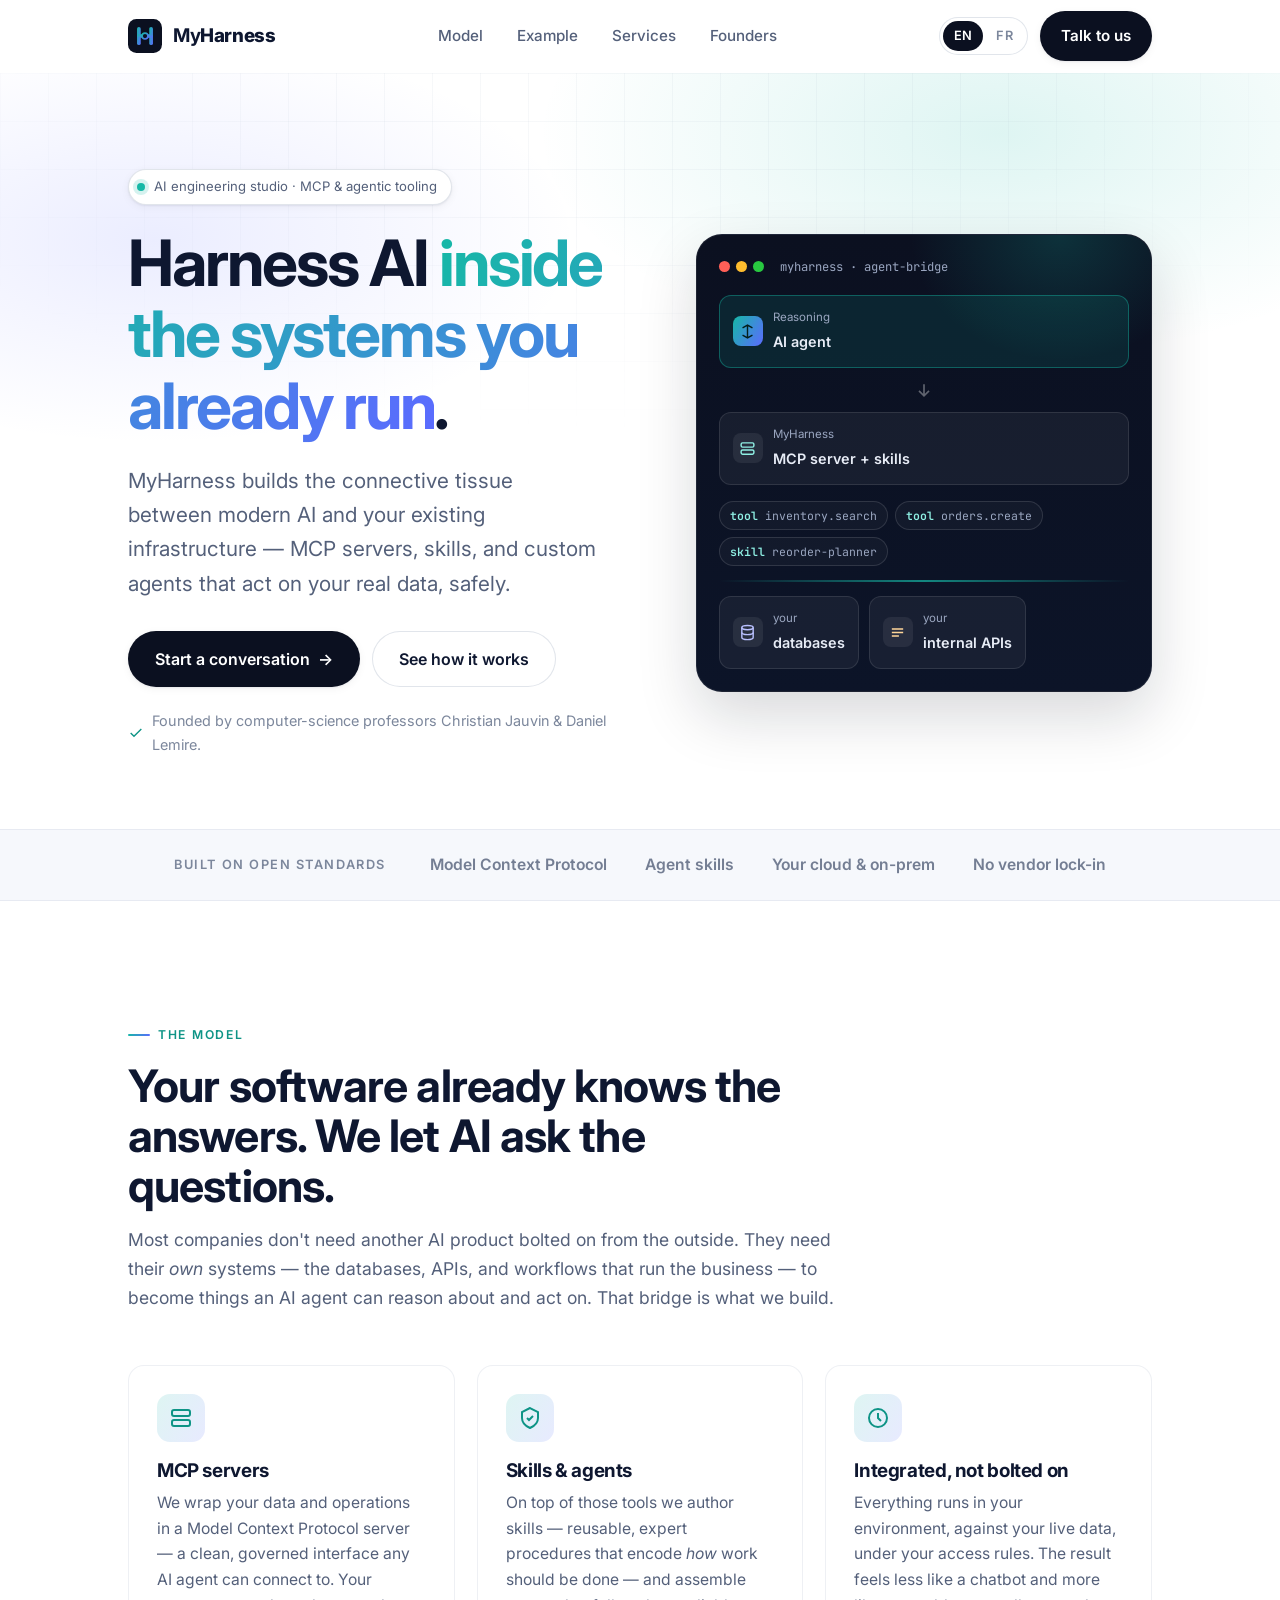
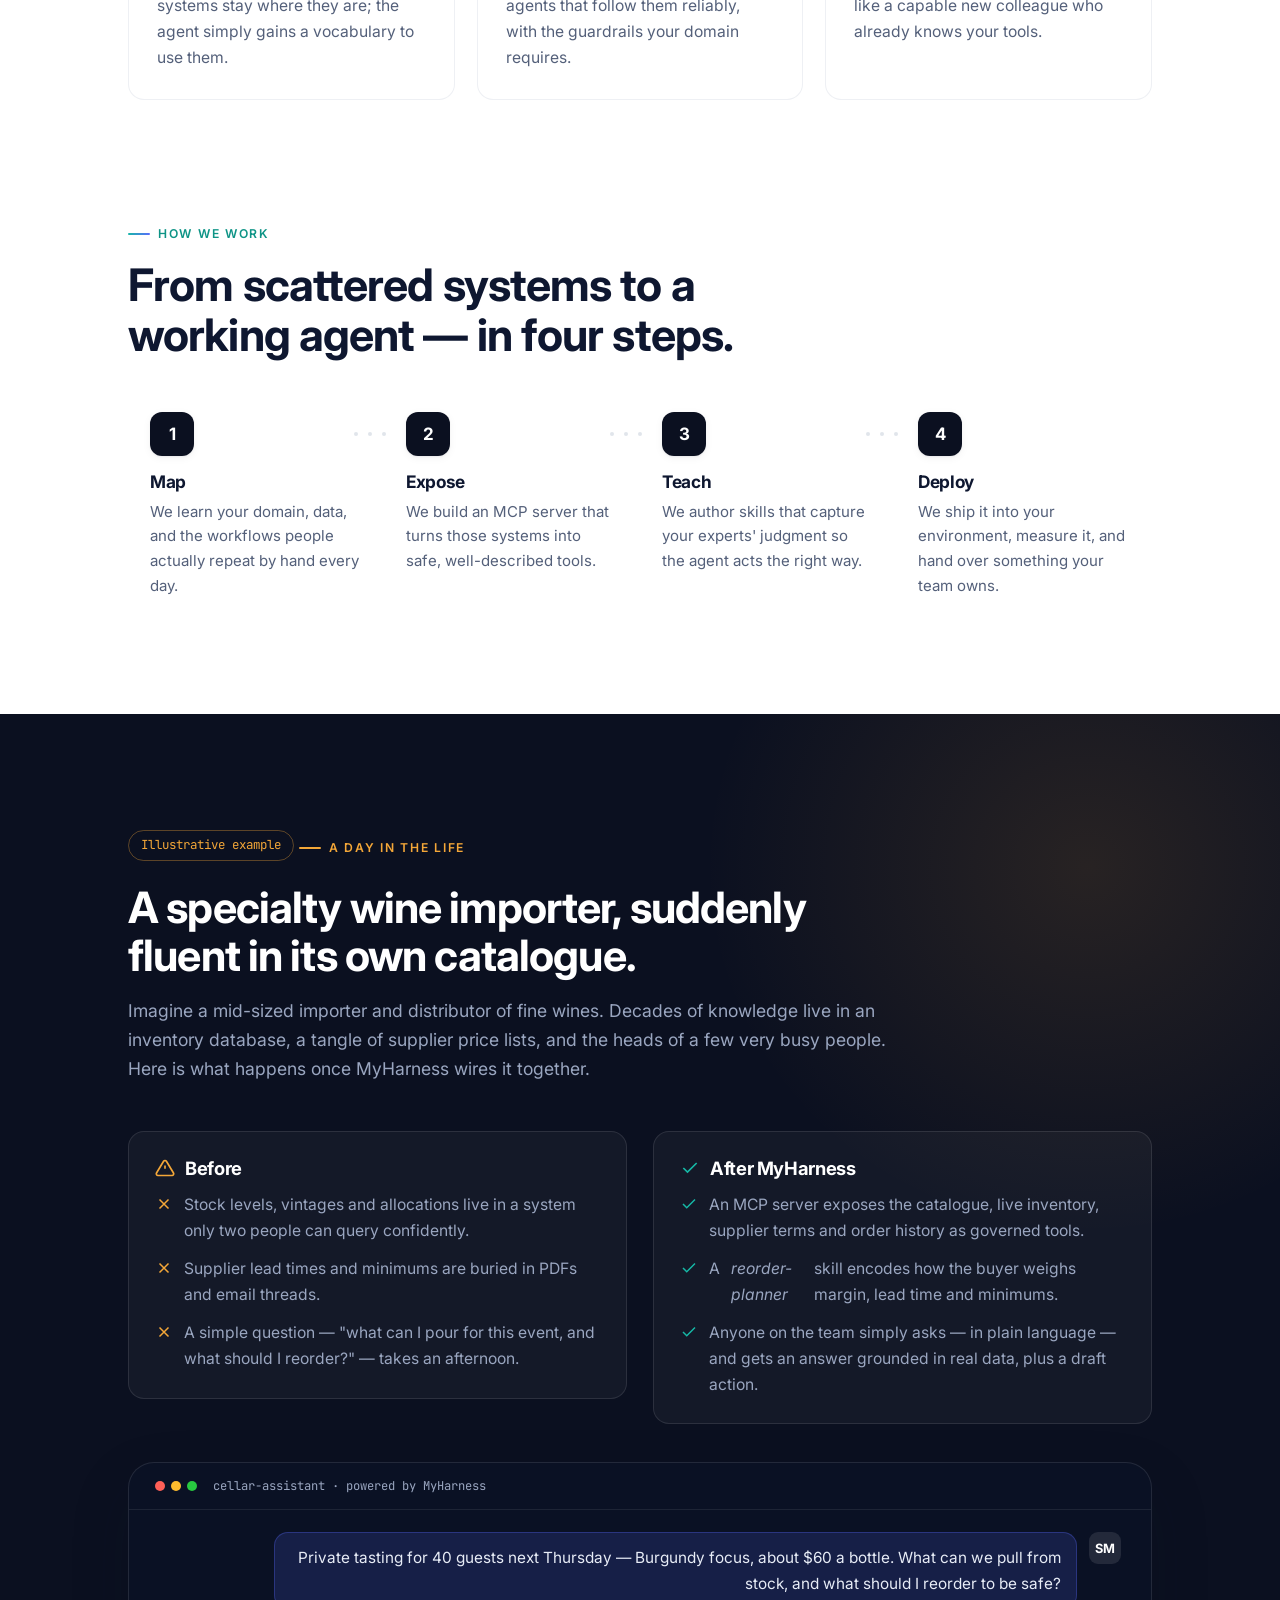
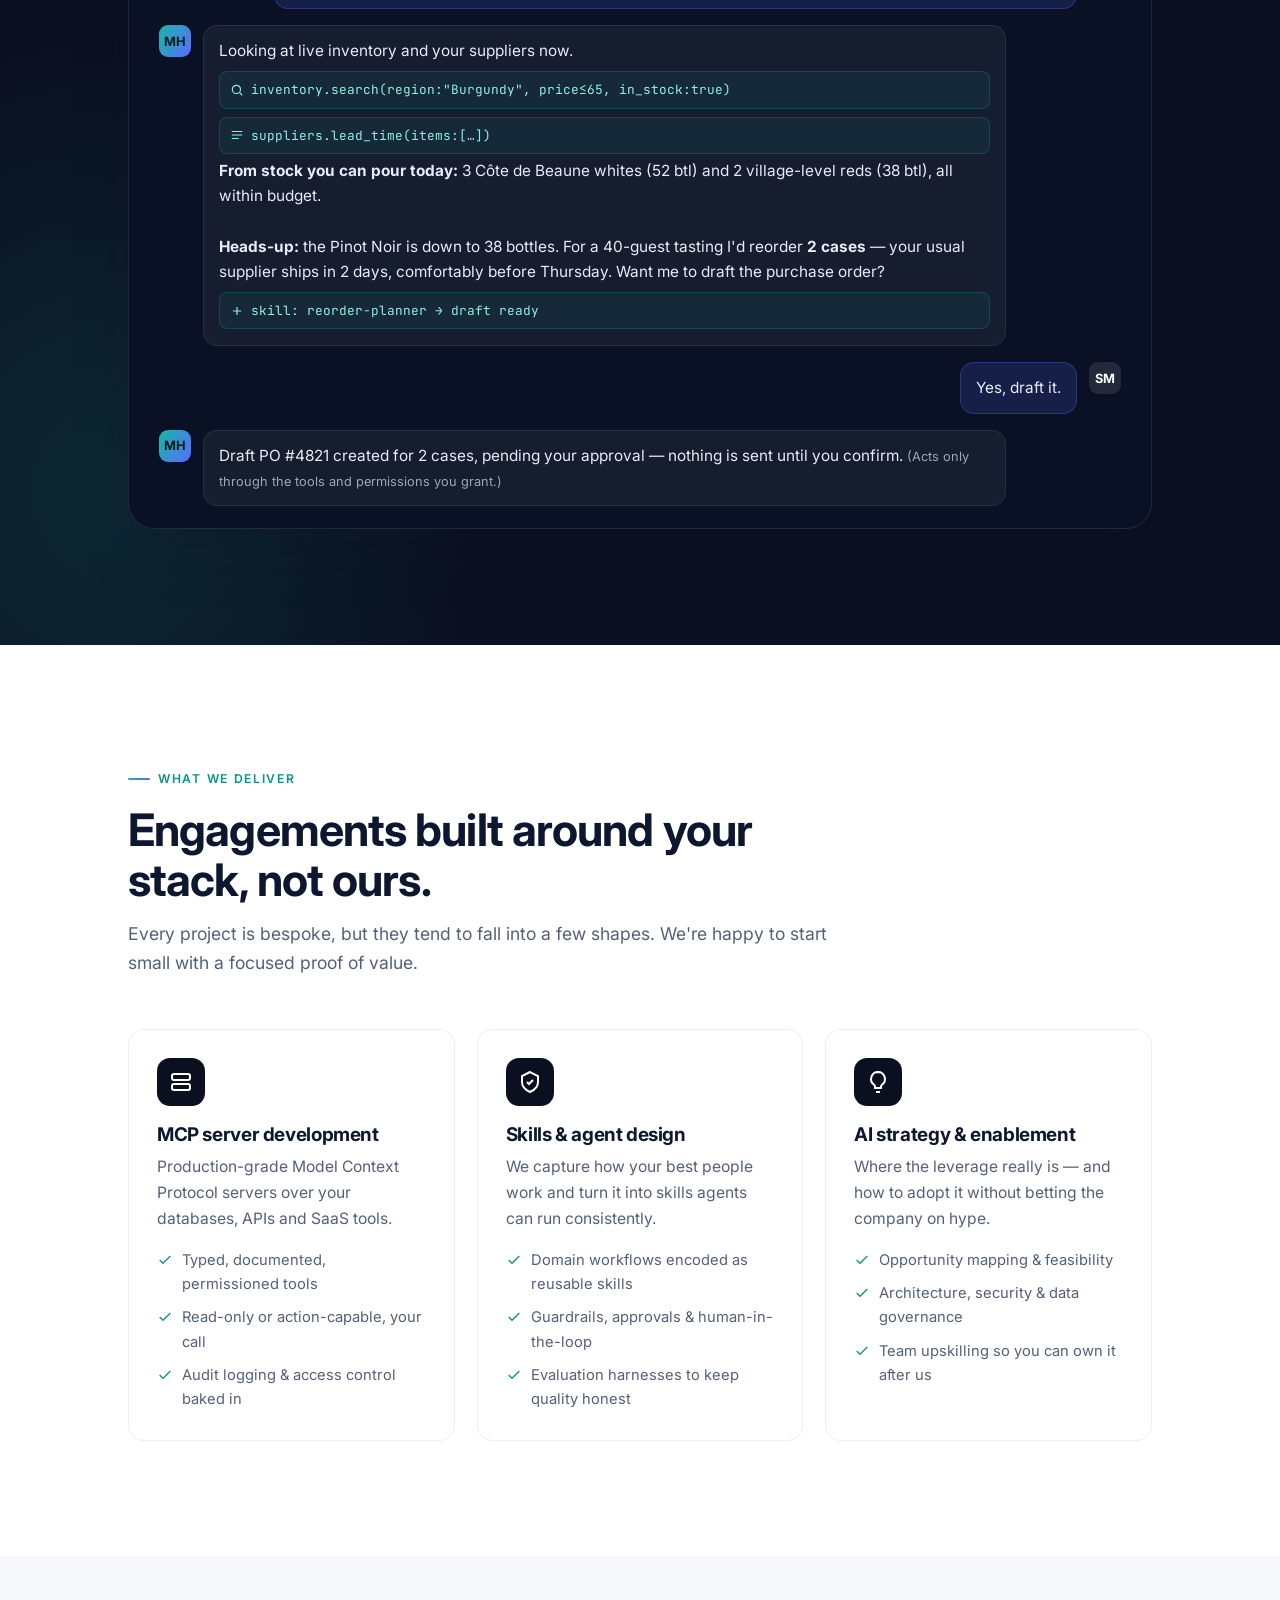
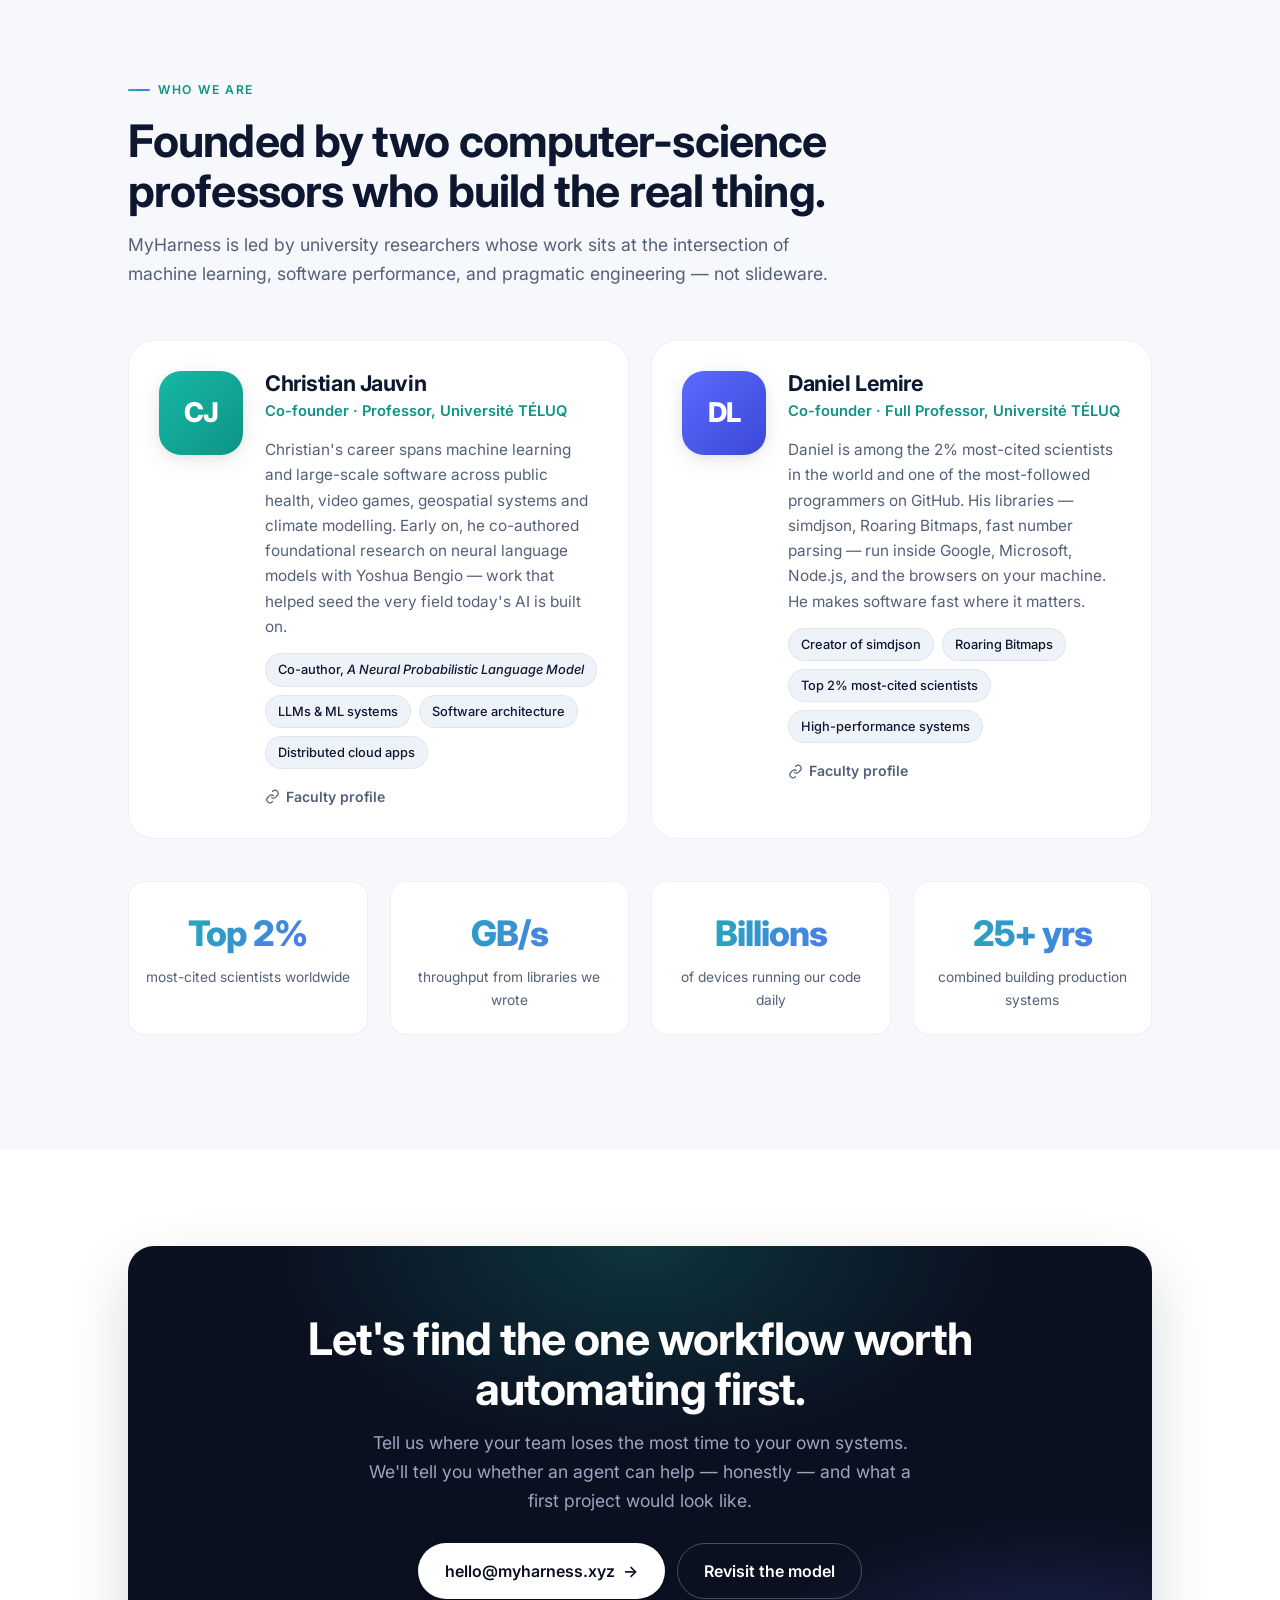
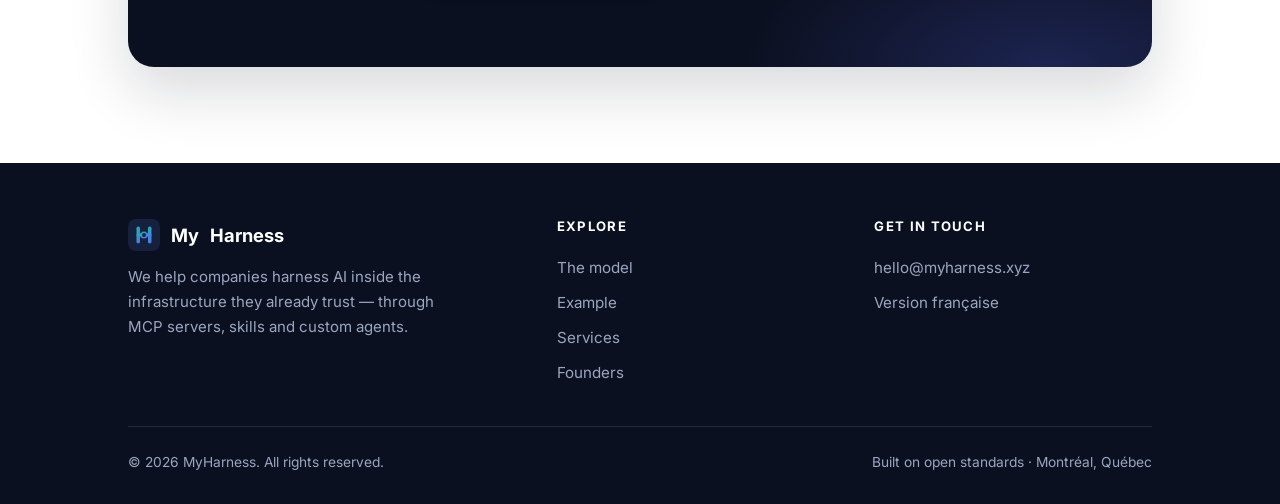
==== index.html @ c9930033 "Initial commit: MyHarness bilingual static site Static EN/FR marketing site for MyHarness — an AI en" ====
<!DOCTYPE html>
<html lang="en">
<head>
  <meta charset="UTF-8" />
  <meta name="viewport" content="width=device-width, initial-scale=1.0" />
  <title>MyHarness — Harness AI inside your own infrastructure</title>
  <meta name="description" content="MyHarness helps companies put AI to work inside their existing systems. We build agentic tooling — MCP servers, skills, and custom agents — that connects large language models to the software you already run." />
  <meta name="author" content="MyHarness" />
  <link rel="canonical" href="https://myharness.xyz/" />
  <meta property="og:type" content="website" />
  <meta property="og:title" content="MyHarness — Harness AI inside your own infrastructure" />
  <meta property="og:description" content="Agentic tooling — MCP servers, skills, and custom agents — that connects AI to the systems you already run." />
  <meta property="og:locale" content="en" />
  <meta property="og:locale:alternate" content="fr" />
  <link rel="alternate" hreflang="en" href="https://myharness.xyz/" />
  <link rel="alternate" hreflang="fr" href="https://myharness.xyz/fr.html" />
  <link rel="icon" href="data:image/svg+xml,%3Csvg xmlns='http://www.w3.org/2000/svg' viewBox='0 0 64 64'%3E%3Cdefs%3E%3ClinearGradient id='g' x1='0' y1='0' x2='1' y2='1'%3E%3Cstop offset='0' stop-color='%2316b8a6'/%3E%3Cstop offset='1' stop-color='%235b6bff'/%3E%3C/linearGradient%3E%3C/defs%3E%3Crect width='64' height='64' rx='16' fill='%230b1020'/%3E%3Crect x='17' y='15' width='7' height='34' rx='3.5' fill='url(%23g)'/%3E%3Crect x='40' y='15' width='7' height='34' rx='3.5' fill='url(%23g)'/%3E%3Crect x='17' y='28.5' width='30' height='7' rx='3.5' fill='url(%23g)'/%3E%3Ccircle cx='32' cy='32' r='5.5' fill='%230b1020' stroke='url(%23g)' stroke-width='3'/%3E%3C/svg%3E" />
  <link rel="preconnect" href="https://fonts.googleapis.com" />
  <link rel="preconnect" href="https://fonts.gstatic.com" crossorigin />
  <link href="https://fonts.googleapis.com/css2?family=Inter:wght@400;500;600;700;800&family=JetBrains+Mono:wght@400;500&display=swap" rel="stylesheet" />
  <link rel="stylesheet" href="assets/css/style.css" />
</head>
<body>

  <!-- ============ HEADER ============ -->
  <header class="site-header">
    <div class="container nav">
      <a href="#top" class="brand" aria-label="MyHarness home">
        <svg class="logo" viewBox="0 0 64 64" aria-hidden="true">
          <defs><linearGradient id="lg" x1="0" y1="0" x2="1" y2="1"><stop offset="0" stop-color="#16b8a6"/><stop offset="1" stop-color="#5b6bff"/></linearGradient></defs>
          <rect width="64" height="64" rx="16" fill="#0b1020"/>
          <rect x="17" y="15" width="7" height="34" rx="3.5" fill="url(#lg)"/>
          <rect x="40" y="15" width="7" height="34" rx="3.5" fill="url(#lg)"/>
          <rect x="17" y="28.5" width="30" height="7" rx="3.5" fill="url(#lg)"/>
          <circle cx="32" cy="32" r="5.5" fill="#0b1020" stroke="url(#lg)" stroke-width="3"/>
        </svg>
        <span style="color:var(--text)">My<b>Harness</b></span>
      </a>

      <nav class="nav-links" aria-label="Primary">
        <a href="#model">Model</a>
        <a href="#example">Example</a>
        <a href="#services">Services</a>
        <a href="#founders">Founders</a>
      </nav>

      <div class="nav-right">
        <div class="lang" role="group" aria-label="Language">
          <a href="index.html" class="active" aria-current="page">EN</a>
          <a href="fr.html">FR</a>
        </div>
        <a href="#contact" class="btn btn-primary">Talk to us</a>
        <button class="nav-toggle" aria-label="Open menu" aria-expanded="false">
          <svg viewBox="0 0 24 24" fill="none" stroke="currentColor" stroke-width="2" stroke-linecap="round"><path d="M3 6h18M3 12h18M3 18h18"/></svg>
        </button>
      </div>
    </div>
  </header>

  <div class="mobile-menu">
    <a href="#model">Model</a>
    <a href="#example">Example</a>
    <a href="#services">Services</a>
    <a href="#founders">Founders</a>
    <a href="#contact" class="btn btn-primary">Talk to us</a>
  </div>

  <main id="top">

    <!-- ============ HERO ============ -->
    <section class="hero">
      <div class="hero-bg"></div>
      <div class="hero-grid"></div>
      <div class="container hero-inner">
        <div class="hero-copy reveal">
          <span class="badge"><span class="dot"></span> AI engineering studio · MCP &amp; agentic tooling</span>
          <h1>Harness AI <span class="text-grad">inside the systems you already run</span>.</h1>
          <p class="hero-lede">MyHarness builds the connective tissue between modern AI and your existing infrastructure — MCP servers, skills, and custom agents that act on your real data, safely.</p>
          <div class="hero-cta">
            <a href="#contact" class="btn btn-primary btn-lg">Start a conversation <span class="arr">→</span></a>
            <a href="#model" class="btn btn-ghost btn-lg">See how it works</a>
          </div>
          <p class="hero-note">
            <svg viewBox="0 0 24 24" fill="none" stroke="currentColor" stroke-width="2"><path d="M20 6 9 17l-5-5"/></svg>
            Founded by computer-science professors Christian Jauvin &amp; Daniel Lemire.
          </p>
        </div>

        <!-- wiring visual -->
        <div class="hero-visual reveal">
          <div class="wire-card">
            <div class="wc-head">
              <span class="wc-dots"><i></i><i></i><i></i></span>
              <span class="wc-title">myharness · agent-bridge</span>
            </div>
            <div class="flow">
              <div class="node accent">
                <span class="ic"><svg viewBox="0 0 24 24" fill="none" stroke="currentColor" stroke-width="2"><path d="M12 3v18M5 7l7-4 7 4M5 17l7 4 7-4"/></svg></span>
                <div><small>Reasoning</small><strong>AI agent</strong></div>
              </div>
              <div class="connector"><svg viewBox="0 0 24 24" fill="none" stroke="currentColor" stroke-width="2"><path d="M12 5v14M6 13l6 6 6-6"/></svg></div>
              <div class="node teal">
                <span class="ic"><svg viewBox="0 0 24 24" fill="none" stroke="currentColor" stroke-width="2"><rect x="3" y="4" width="18" height="6" rx="2"/><rect x="3" y="14" width="18" height="6" rx="2"/></svg></span>
                <div><small>MyHarness</small><strong>MCP server + skills</strong></div>
              </div>
              <div class="tool-chips">
                <span class="chip"><b>tool</b> inventory.search</span>
                <span class="chip"><b>tool</b> orders.create</span>
                <span class="chip"><b>skill</b> reorder-planner</span>
              </div>
              <div class="pulse-line"></div>
              <div class="flow-row">
                <div class="node indigo">
                  <span class="ic"><svg viewBox="0 0 24 24" fill="none" stroke="currentColor" stroke-width="2"><ellipse cx="12" cy="5" rx="8" ry="3"/><path d="M4 5v14c0 1.7 3.6 3 8 3s8-1.3 8-3V5"/><path d="M4 12c0 1.7 3.6 3 8 3s8-1.3 8-3"/></svg></span>
                  <div><small>your</small><strong>databases</strong></div>
                </div>
                <div class="node amber">
                  <span class="ic"><svg viewBox="0 0 24 24" fill="none" stroke="currentColor" stroke-width="2"><path d="M4 7h16M4 12h16M4 17h10"/></svg></span>
                  <div><small>your</small><strong>internal APIs</strong></div>
                </div>
              </div>
            </div>
          </div>
        </div>
      </div>
    </section>

    <!-- ============ TRUST STRIP ============ -->
    <div class="trust">
      <div class="container">
        <p>Built on open standards</p>
        <div class="stack">
          <span>Model Context Protocol</span>
          <span>Agent skills</span>
          <span>Your cloud &amp; on-prem</span>
          <span>No vendor lock-in</span>
        </div>
      </div>
    </div>

    <!-- ============ MISSION / MODEL ============ -->
    <section class="section" id="model">
      <div class="container">
        <div class="section-head reveal">
          <span class="eyebrow">The model</span>
          <h2>Your software already knows the answers. We let AI ask the questions.</h2>
          <p>Most companies don't need another AI product bolted on from the outside. They need their <em>own</em> systems — the databases, APIs, and workflows that run the business — to become things an AI agent can reason about and act on. That bridge is what we build.</p>
        </div>

        <div class="grid grid-3">
          <div class="card reveal">
            <div class="ic-badge"><svg viewBox="0 0 24 24" fill="none" stroke="currentColor" stroke-width="2"><rect x="3" y="4" width="18" height="6" rx="2"/><rect x="3" y="14" width="18" height="6" rx="2"/><path d="M7 7h.01M7 17h.01"/></svg></div>
            <h3>MCP servers</h3>
            <p>We wrap your data and operations in a Model Context Protocol server — a clean, governed interface any AI agent can connect to. Your systems stay where they are; the agent simply gains a vocabulary to use them.</p>
          </div>
          <div class="card reveal">
            <div class="ic-badge"><svg viewBox="0 0 24 24" fill="none" stroke="currentColor" stroke-width="2"><path d="M12 2 4 6v6c0 5 3.4 8 8 10 4.6-2 8-5 8-10V6l-8-4Z"/><path d="m9 12 2 2 4-4"/></svg></div>
            <h3>Skills &amp; agents</h3>
            <p>On top of those tools we author skills — reusable, expert procedures that encode <em>how</em> work should be done — and assemble agents that follow them reliably, with the guardrails your domain requires.</p>
          </div>
          <div class="card reveal">
            <div class="ic-badge"><svg viewBox="0 0 24 24" fill="none" stroke="currentColor" stroke-width="2"><path d="M3 12a9 9 0 1 0 18 0 9 9 0 0 0-18 0Z"/><path d="M12 7v5l3 3"/></svg></div>
            <h3>Integrated, not bolted on</h3>
            <p>Everything runs in your environment, against your live data, under your access rules. The result feels less like a chatbot and more like a capable new colleague who already knows your tools.</p>
          </div>
        </div>
      </div>
    </section>

    <!-- ============ APPROACH STEPS ============ -->
    <section class="section" style="padding-top:0">
      <div class="container">
        <div class="section-head reveal">
          <span class="eyebrow">How we work</span>
          <h2>From scattered systems to a working agent — in four steps.</h2>
        </div>
        <div class="steps">
          <div class="step reveal">
            <div class="n">1</div>
            <h3>Map</h3>
            <p>We learn your domain, data, and the workflows people actually repeat by hand every day.</p>
          </div>
          <div class="step reveal">
            <div class="n">2</div>
            <h3>Expose</h3>
            <p>We build an MCP server that turns those systems into safe, well-described tools.</p>
          </div>
          <div class="step reveal">
            <div class="n">3</div>
            <h3>Teach</h3>
            <p>We author skills that capture your experts' judgment so the agent acts the right way.</p>
          </div>
          <div class="step reveal">
            <div class="n">4</div>
            <h3>Deploy</h3>
            <p>We ship it into your environment, measure it, and hand over something your team owns.</p>
          </div>
        </div>
      </div>
    </section>

    <!-- ============ CASE STUDY (fictive wine importer) ============ -->
    <section class="section case" id="example">
      <div class="container">
        <div class="case-head reveal">
          <span class="case-tag">Illustrative example</span>
          <span class="eyebrow">A day in the life</span>
          <h2>A specialty wine importer, suddenly fluent in its own catalogue.</h2>
          <p>Imagine a mid-sized importer and distributor of fine wines. Decades of knowledge live in an inventory database, a tangle of supplier price lists, and the heads of a few very busy people. Here is what happens once MyHarness wires it together.</p>
        </div>

        <div class="case-grid">
          <div class="panel problem reveal">
            <h3>
              <svg viewBox="0 0 24 24" fill="none" stroke="currentColor" stroke-width="2"><path d="M12 9v4M12 17h.01M10.3 3.9 1.8 18a2 2 0 0 0 1.7 3h17a2 2 0 0 0 1.7-3L13.7 3.9a2 2 0 0 0-3.4 0Z"/></svg>
              Before
            </h3>
            <ul>
              <li><svg viewBox="0 0 24 24" fill="none" stroke="currentColor" stroke-width="2"><path d="M18 6 6 18M6 6l12 12"/></svg> Stock levels, vintages and allocations live in a system only two people can query confidently.</li>
              <li><svg viewBox="0 0 24 24" fill="none" stroke="currentColor" stroke-width="2"><path d="M18 6 6 18M6 6l12 12"/></svg> Supplier lead times and minimums are buried in PDFs and email threads.</li>
              <li><svg viewBox="0 0 24 24" fill="none" stroke="currentColor" stroke-width="2"><path d="M18 6 6 18M6 6l12 12"/></svg> A simple question — "what can I pour for this event, and what should I reorder?" — takes an afternoon.</li>
            </ul>
          </div>
          <div class="panel reveal">
            <h3>
              <svg viewBox="0 0 24 24" fill="none" stroke="currentColor" stroke-width="2"><path d="M20 6 9 17l-5-5"/></svg>
              After MyHarness
            </h3>
            <ul>
              <li><svg viewBox="0 0 24 24" fill="none" stroke="currentColor" stroke-width="2"><path d="M20 6 9 17l-5-5"/></svg> An MCP server exposes the catalogue, live inventory, supplier terms and order history as governed tools.</li>
              <li><svg viewBox="0 0 24 24" fill="none" stroke="currentColor" stroke-width="2"><path d="M20 6 9 17l-5-5"/></svg> A <em>reorder-planner</em> skill encodes how the buyer weighs margin, lead time and minimums.</li>
              <li><svg viewBox="0 0 24 24" fill="none" stroke="currentColor" stroke-width="2"><path d="M20 6 9 17l-5-5"/></svg> Anyone on the team simply asks — in plain language — and gets an answer grounded in real data, plus a draft action.</li>
            </ul>
          </div>
        </div>

        <!-- chat demo -->
        <div class="demo reveal">
          <div class="demo-bar">
            <span class="wc-dots"><i></i><i></i><i></i></span>
            <span>cellar-assistant · powered by MyHarness</span>
          </div>
          <div class="demo-body">
            <div class="msg user">
              <span class="av">SM</span>
              <div class="bubble">Private tasting for 40 guests next Thursday — Burgundy focus, about $60 a bottle. What can we pull from stock, and what should I reorder to be safe?</div>
            </div>
            <div class="msg ai">
              <span class="av">MH</span>
              <div class="bubble">
                Looking at live inventory and your suppliers now.
                <div class="tool-call"><svg viewBox="0 0 24 24" fill="none" stroke="currentColor" stroke-width="2"><circle cx="11" cy="11" r="7"/><path d="m21 21-4-4"/></svg> inventory.search(region:"Burgundy", price≤65, in_stock:true)</div>
                <div class="tool-call"><svg viewBox="0 0 24 24" fill="none" stroke="currentColor" stroke-width="2"><path d="M3 12h18M3 6h18M3 18h12"/></svg> suppliers.lead_time(items:[…])</div>
                <strong>From stock you can pour today:</strong> 3 Côte de Beaune whites (52 btl) and 2 village-level reds (38 btl), all within budget.<br><br>
                <strong>Heads-up:</strong> the Pinot Noir is down to 38 bottles. For a 40-guest tasting I'd reorder <strong>2 cases</strong> — your usual supplier ships in 2 days, comfortably before Thursday. Want me to draft the purchase order?
                <div class="tool-call"><svg viewBox="0 0 24 24" fill="none" stroke="currentColor" stroke-width="2"><path d="M5 12h14M12 5v14"/></svg> skill: reorder-planner → draft ready</div>
              </div>
            </div>
            <div class="msg user">
              <span class="av">SM</span>
              <div class="bubble">Yes, draft it.</div>
            </div>
            <div class="msg ai">
              <span class="av">MH</span>
              <div class="bubble">Draft PO #4821 created for 2 cases, pending your approval — nothing is sent until you confirm. <small>(Acts only through the tools and permissions you grant.)</small></div>
            </div>
          </div>
        </div>
      </div>
    </section>

    <!-- ============ SERVICES ============ -->
    <section class="section" id="services">
      <div class="container">
        <div class="section-head reveal">
          <span class="eyebrow">What we deliver</span>
          <h2>Engagements built around your stack, not ours.</h2>
          <p>Every project is bespoke, but they tend to fall into a few shapes. We're happy to start small with a focused proof of value.</p>
        </div>

        <div class="grid grid-3">
          <div class="card svc-card reveal">
            <div class="ic-badge"><svg viewBox="0 0 24 24" fill="none" stroke="currentColor" stroke-width="2"><rect x="3" y="4" width="18" height="6" rx="2"/><rect x="3" y="14" width="18" height="6" rx="2"/></svg></div>
            <h3>MCP server development</h3>
            <p>Production-grade Model Context Protocol servers over your databases, APIs and SaaS tools.</p>
            <ul class="svc-list">
              <li><svg viewBox="0 0 24 24" fill="none" stroke="currentColor" stroke-width="2"><path d="M20 6 9 17l-5-5"/></svg> Typed, documented, permissioned tools</li>
              <li><svg viewBox="0 0 24 24" fill="none" stroke="currentColor" stroke-width="2"><path d="M20 6 9 17l-5-5"/></svg> Read-only or action-capable, your call</li>
              <li><svg viewBox="0 0 24 24" fill="none" stroke="currentColor" stroke-width="2"><path d="M20 6 9 17l-5-5"/></svg> Audit logging &amp; access control baked in</li>
            </ul>
          </div>
          <div class="card svc-card reveal">
            <div class="ic-badge"><svg viewBox="0 0 24 24" fill="none" stroke="currentColor" stroke-width="2"><path d="M12 2 4 6v6c0 5 3.4 8 8 10 4.6-2 8-5 8-10V6l-8-4Z"/><path d="m9 12 2 2 4-4"/></svg></div>
            <h3>Skills &amp; agent design</h3>
            <p>We capture how your best people work and turn it into skills agents can run consistently.</p>
            <ul class="svc-list">
              <li><svg viewBox="0 0 24 24" fill="none" stroke="currentColor" stroke-width="2"><path d="M20 6 9 17l-5-5"/></svg> Domain workflows encoded as reusable skills</li>
              <li><svg viewBox="0 0 24 24" fill="none" stroke="currentColor" stroke-width="2"><path d="M20 6 9 17l-5-5"/></svg> Guardrails, approvals &amp; human-in-the-loop</li>
              <li><svg viewBox="0 0 24 24" fill="none" stroke="currentColor" stroke-width="2"><path d="M20 6 9 17l-5-5"/></svg> Evaluation harnesses to keep quality honest</li>
            </ul>
          </div>
          <div class="card svc-card reveal">
            <div class="ic-badge"><svg viewBox="0 0 24 24" fill="none" stroke="currentColor" stroke-width="2"><path d="M9 18h6M10 22h4M12 2a7 7 0 0 0-4 12.7c.6.5 1 1.3 1 2.1V18h6v-1.2c0-.8.4-1.6 1-2.1A7 7 0 0 0 12 2Z"/></svg></div>
            <h3>AI strategy &amp; enablement</h3>
            <p>Where the leverage really is — and how to adopt it without betting the company on hype.</p>
            <ul class="svc-list">
              <li><svg viewBox="0 0 24 24" fill="none" stroke="currentColor" stroke-width="2"><path d="M20 6 9 17l-5-5"/></svg> Opportunity mapping &amp; feasibility</li>
              <li><svg viewBox="0 0 24 24" fill="none" stroke="currentColor" stroke-width="2"><path d="M20 6 9 17l-5-5"/></svg> Architecture, security &amp; data governance</li>
              <li><svg viewBox="0 0 24 24" fill="none" stroke="currentColor" stroke-width="2"><path d="M20 6 9 17l-5-5"/></svg> Team upskilling so you can own it after us</li>
            </ul>
          </div>
        </div>
      </div>
    </section>

    <!-- ============ FOUNDERS ============ -->
    <section class="section founders" id="founders">
      <div class="container">
        <div class="section-head reveal">
          <span class="eyebrow">Who we are</span>
          <h2>Founded by two computer-science professors who build the real thing.</h2>
          <p>MyHarness is led by university researchers whose work sits at the intersection of machine learning, software performance, and pragmatic engineering — not slideware.</p>
        </div>

        <div class="grid grid-2">
          <!-- Christian Jauvin -->
          <article class="founder reveal">
            <div class="avatar cj" aria-hidden="true">CJ</div>
            <div>
              <h3>Christian Jauvin</h3>
              <div class="role">Co-founder · Professor, Université TÉLUQ</div>
              <p>Christian's career spans machine learning and large-scale software across public health, video games, geospatial systems and climate modelling. Early on, he co-authored foundational research on neural language models with Yoshua Bengio — work that helped seed the very field today's AI is built on.</p>
              <div class="fct">
                <span>Co-author, <em>A Neural Probabilistic Language Model</em></span>
                <span>LLMs &amp; ML systems</span>
                <span>Software architecture</span>
                <span>Distributed cloud apps</span>
              </div>
              <div class="flinks">
                <a href="https://www.teluq.ca/siteweb/univ/en/cjauvin.html" target="_blank" rel="noopener">
                  <svg viewBox="0 0 24 24" fill="none" stroke="currentColor" stroke-width="2"><path d="M10 13a5 5 0 0 0 7 0l3-3a5 5 0 0 0-7-7l-1.5 1.5"/><path d="M14 11a5 5 0 0 0-7 0l-3 3a5 5 0 0 0 7 7l1.5-1.5"/></svg>
                  Faculty profile
                </a>
              </div>
            </div>
          </article>

          <!-- Daniel Lemire -->
          <article class="founder reveal">
            <div class="avatar dl" aria-hidden="true">DL</div>
            <div>
              <h3>Daniel Lemire</h3>
              <div class="role">Co-founder · Full Professor, Université TÉLUQ</div>
              <p>Daniel is among the 2% most-cited scientists in the world and one of the most-followed programmers on GitHub. His libraries — simdjson, Roaring Bitmaps, fast number parsing — run inside Google, Microsoft, Node.js, and the browsers on your machine. He makes software fast where it matters.</p>
              <div class="fct">
                <span>Creator of simdjson</span>
                <span>Roaring Bitmaps</span>
                <span>Top 2% most-cited scientists</span>
                <span>High-performance systems</span>
              </div>
              <div class="flinks">
                <a href="https://www.teluq.ca/siteweb/univ/en/dlemire.html" target="_blank" rel="noopener">
                  <svg viewBox="0 0 24 24" fill="none" stroke="currentColor" stroke-width="2"><path d="M10 13a5 5 0 0 0 7 0l3-3a5 5 0 0 0-7-7l-1.5 1.5"/><path d="M14 11a5 5 0 0 0-7 0l-3 3a5 5 0 0 0 7 7l1.5-1.5"/></svg>
                  Faculty profile
                </a>
              </div>
            </div>
          </article>
        </div>

        <div class="stats">
          <div class="stat reveal"><div class="v text-grad">Top 2%</div><div class="l">most-cited scientists worldwide</div></div>
          <div class="stat reveal"><div class="v text-grad">GB/s</div><div class="l">throughput from libraries we wrote</div></div>
          <div class="stat reveal"><div class="v text-grad">Billions</div><div class="l">of devices running our code daily</div></div>
          <div class="stat reveal"><div class="v text-grad">25+ yrs</div><div class="l">combined building production systems</div></div>
        </div>
      </div>
    </section>

    <!-- ============ CTA ============ -->
    <section class="cta-band" id="contact">
      <div class="container">
        <div class="cta-box reveal">
          <h2>Let's find the one workflow worth automating first.</h2>
          <p>Tell us where your team loses the most time to your own systems. We'll tell you whether an agent can help — honestly — and what a first project would look like.</p>
          <div class="hero-cta" style="justify-content:center">
            <a href="mailto:hello@myharness.xyz" class="btn btn-primary btn-lg">hello@myharness.xyz <span class="arr">→</span></a>
            <a href="#model" class="btn btn-ghost btn-lg">Revisit the model</a>
          </div>
        </div>
      </div>
    </section>

  </main>

  <!-- ============ FOOTER ============ -->
  <footer class="site-footer">
    <div class="container">
      <div class="foot-top">
        <div>
          <div class="foot-brand">
            <svg class="logo" viewBox="0 0 64 64" aria-hidden="true">
              <rect width="64" height="64" rx="16" fill="#16213e"/>
              <rect x="17" y="15" width="7" height="34" rx="3.5" fill="url(#lg)"/>
              <rect x="40" y="15" width="7" height="34" rx="3.5" fill="url(#lg)"/>
              <rect x="17" y="28.5" width="30" height="7" rx="3.5" fill="url(#lg)"/>
              <circle cx="32" cy="32" r="5.5" fill="#16213e" stroke="url(#lg)" stroke-width="3"/>
            </svg>
            My<b style="color:#fff">Harness</b>
          </div>
          <p>We help companies harness AI inside the infrastructure they already trust — through MCP servers, skills and custom agents.</p>
        </div>
        <div class="foot-col">
          <h4>Explore</h4>
          <a href="#model">The model</a>
          <a href="#example">Example</a>
          <a href="#services">Services</a>
          <a href="#founders">Founders</a>
        </div>
        <div class="foot-col">
          <h4>Get in touch</h4>
          <a href="mailto:hello@myharness.xyz">hello@myharness.xyz</a>
          <a href="fr.html">Version française</a>
        </div>
      </div>
      <div class="foot-bot">
        <span>© <span data-year>2026</span> MyHarness. All rights reserved.</span>
        <span>Built on open standards · Montréal, Québec</span>
      </div>
    </div>
  </footer>

  <script src="assets/js/main.js"></script>
</body>
</html>
---- assets/css/style.css ----
/* =========================================================
   MyHarness — design system
   ========================================================= */

:root {
  /* Brand palette */
  --ink:        #0b1020;   /* near-black navy            */
  --ink-2:      #111a32;   /* slightly lighter navy      */
  --slate:      #1c2944;
  --line:       rgba(148, 163, 184, 0.16);
  --line-2:     rgba(148, 163, 184, 0.28);

  --paper:      #ffffff;
  --paper-2:    #f6f8fc;
  --paper-3:    #eef2f9;

  --text:       #0e1730;
  --muted:      #54607a;
  --muted-2:    #7c879c;
  --invert:     #e7ecf6;
  --invert-mut: #9aa6c0;

  /* Accents */
  --teal:       #16b8a6;
  --teal-deep:  #0e9486;
  --indigo:     #5b6bff;
  --amber:      #f4a738;

  --grad: linear-gradient(120deg, #16b8a6 0%, #5b6bff 100%);
  --grad-soft: linear-gradient(120deg, rgba(22,184,166,.14), rgba(91,107,255,.14));

  /* Geometry */
  --radius:     16px;
  --radius-sm:  10px;
  --radius-lg:  26px;
  --maxw:       1120px;
  --gut:        clamp(20px, 5vw, 48px);

  --shadow-sm:  0 1px 2px rgba(11,16,32,.06), 0 2px 8px rgba(11,16,32,.05);
  --shadow:     0 6px 24px rgba(11,16,32,.08), 0 2px 8px rgba(11,16,32,.05);
  --shadow-lg:  0 24px 60px rgba(11,16,32,.16);

  --font: "Inter", -apple-system, BlinkMacSystemFont, "Segoe UI", Roboto, Helvetica, Arial, sans-serif;
  --mono: "JetBrains Mono", ui-monospace, SFMono-Regular, Menlo, Consolas, monospace;
}

/* ---------- reset ---------- */
*, *::before, *::after { box-sizing: border-box; }
* { margin: 0; }
html { scroll-behavior: smooth; -webkit-text-size-adjust: 100%; }
@media (prefers-reduced-motion: reduce) {
  html { scroll-behavior: auto; }
  * { animation: none !important; transition: none !important; }
}

body {
  font-family: var(--font);
  color: var(--text);
  background: var(--paper);
  line-height: 1.65;
  font-size: 17px;
  -webkit-font-smoothing: antialiased;
  text-rendering: optimizeLegibility;
  overflow-x: hidden;
}

img, svg { display: block; max-width: 100%; }
a { color: inherit; text-decoration: none; }
ul { list-style: none; padding: 0; }
button { font: inherit; cursor: pointer; }

h1, h2, h3, h4 { line-height: 1.12; letter-spacing: -0.02em; font-weight: 700; }

/* ---------- layout helpers ---------- */
.container { width: 100%; max-width: var(--maxw); margin-inline: auto; padding-inline: var(--gut); }
.section { padding-block: clamp(64px, 9vw, 120px); }
.eyebrow {
  display: inline-flex; align-items: center; gap: 8px;
  font-size: .76rem; font-weight: 600; letter-spacing: .14em; text-transform: uppercase;
  color: var(--teal-deep);
}
.eyebrow::before { content: ""; width: 22px; height: 2px; background: var(--grad); border-radius: 2px; }
.section-head { max-width: 720px; margin-bottom: 52px; }
.section-head h2 { font-size: clamp(1.9rem, 4vw, 2.8rem); margin: 16px 0 14px; }
.section-head p { color: var(--muted); font-size: 1.1rem; }
.text-grad {
  background: var(--grad); -webkit-background-clip: text; background-clip: text; color: transparent;
}

/* =========================================================
   Header / nav
   ========================================================= */
.site-header {
  position: sticky; top: 0; z-index: 50;
  background: rgba(255,255,255,.72);
  backdrop-filter: saturate(160%) blur(14px);
  -webkit-backdrop-filter: saturate(160%) blur(14px);
  border-bottom: 1px solid transparent;
  transition: border-color .3s, box-shadow .3s, background .3s;
}
.site-header.scrolled { border-bottom-color: var(--line); box-shadow: var(--shadow-sm); }
.nav { display: flex; align-items: center; justify-content: space-between; height: 72px; gap: 24px; }

.brand { display: flex; align-items: center; gap: 11px; font-weight: 700; font-size: 1.18rem; letter-spacing: -.02em; }
.brand .logo { width: 34px; height: 34px; flex: none; }
.brand b { font-weight: 800; }
.brand span { color: var(--teal-deep); }

.nav-links { display: flex; align-items: center; gap: 6px; }
.nav-links a {
  padding: 8px 14px; border-radius: 999px; color: var(--muted);
  font-size: .95rem; font-weight: 500; transition: color .2s, background .2s;
}
.nav-links a:hover { color: var(--text); background: var(--paper-3); }

.nav-right { display: flex; align-items: center; gap: 12px; }

/* language switch */
.lang {
  display: inline-flex; align-items: center; padding: 3px; gap: 2px;
  border: 1px solid var(--line-2); border-radius: 999px; background: var(--paper);
}
.lang a {
  font-size: .8rem; font-weight: 600; letter-spacing: .02em; color: var(--muted-2);
  padding: 4px 11px; border-radius: 999px; transition: .2s;
}
.lang a.active { background: var(--ink); color: #fff; }
.lang a:not(.active):hover { color: var(--text); }

.btn {
  display: inline-flex; align-items: center; gap: 8px; justify-content: center;
  padding: 11px 20px; border-radius: 999px; font-weight: 600; font-size: .95rem;
  border: 1px solid transparent; transition: transform .15s, box-shadow .2s, background .2s, color .2s;
  white-space: nowrap;
}
.btn:active { transform: translateY(1px); }
.btn-primary { background: var(--ink); color: #fff; box-shadow: var(--shadow-sm); }
.btn-primary:hover { background: #000; box-shadow: var(--shadow); transform: translateY(-1px); }
.btn-ghost { border-color: var(--line-2); color: var(--text); background: var(--paper); }
.btn-ghost:hover { border-color: var(--muted-2); }
.btn-lg { padding: 14px 26px; font-size: 1rem; }
.btn .arr { transition: transform .2s; }
.btn:hover .arr { transform: translateX(3px); }

.nav-toggle {
  display: none; width: 42px; height: 42px; border-radius: 10px; border: 1px solid var(--line-2);
  background: var(--paper); align-items: center; justify-content: center;
}
.nav-toggle svg { width: 20px; height: 20px; }

/* =========================================================
   Hero
   ========================================================= */
.hero { position: relative; overflow: hidden; padding-top: clamp(56px, 8vw, 96px); padding-bottom: clamp(40px, 7vw, 72px); }
.hero-bg {
  position: absolute; inset: 0; z-index: -1;
  background:
    radial-gradient(60% 50% at 78% 8%, rgba(22,184,166,.14), transparent 60%),
    radial-gradient(55% 45% at 12% 22%, rgba(91,107,255,.12), transparent 60%);
}
.hero-grid {
  position: absolute; inset: 0; z-index: -1; opacity: .5;
  background-image: linear-gradient(var(--line) 1px, transparent 1px),
                    linear-gradient(90deg, var(--line) 1px, transparent 1px);
  background-size: 48px 48px;
  mask-image: radial-gradient(80% 60% at 50% 0%, #000 30%, transparent 80%);
  -webkit-mask-image: radial-gradient(80% 60% at 50% 0%, #000 30%, transparent 80%);
}
.hero-inner { display: grid; grid-template-columns: 1.05fr .95fr; gap: clamp(32px, 5vw, 64px); align-items: center; }

.badge {
  display: inline-flex; align-items: center; gap: 9px; padding: 6px 14px 6px 8px;
  background: var(--paper); border: 1px solid var(--line-2); border-radius: 999px;
  font-size: .82rem; color: var(--muted); box-shadow: var(--shadow-sm); margin-bottom: 22px;
}
.badge .dot { width: 8px; height: 8px; border-radius: 50%; background: var(--teal); box-shadow: 0 0 0 4px rgba(22,184,166,.18); }

.hero h1 { font-size: clamp(2.4rem, 5.6vw, 4rem); letter-spacing: -.035em; }
.hero h1 .text-grad { display: inline; }
.hero-lede { font-size: clamp(1.08rem, 2vw, 1.3rem); color: var(--muted); margin: 22px 0 30px; max-width: 36ch; }
.hero-cta { display: flex; flex-wrap: wrap; gap: 12px; align-items: center; }
.hero-note { margin-top: 22px; font-size: .9rem; color: var(--muted-2); display: flex; align-items: center; gap: 8px; }
.hero-note svg { width: 16px; height: 16px; color: var(--teal-deep); flex: none; }

/* hero visual: agent wiring card */
.hero-visual { position: relative; }
.wire-card {
  background: linear-gradient(180deg, var(--ink) 0%, #0c1428 100%);
  border: 1px solid rgba(255,255,255,.08); border-radius: var(--radius-lg);
  padding: 22px; box-shadow: var(--shadow-lg); color: var(--invert);
  position: relative; overflow: hidden;
}
.wire-card::before {
  content: ""; position: absolute; inset: 0;
  background: radial-gradient(60% 50% at 80% 0%, rgba(22,184,166,.2), transparent 55%);
}
.wc-head { display: flex; align-items: center; gap: 8px; margin-bottom: 18px; position: relative; }
.wc-dots { display: flex; gap: 6px; }
.wc-dots i { width: 11px; height: 11px; border-radius: 50%; background: rgba(255,255,255,.18); }
.wc-dots i:first-child { background: #ff5f57; } .wc-dots i:nth-child(2){ background:#febc2e; } .wc-dots i:nth-child(3){ background:#28c840; }
.wc-title { margin-left: 8px; font-family: var(--mono); font-size: .76rem; color: var(--invert-mut); }

.flow { display: grid; gap: 12px; position: relative; }
.flow-row { display: grid; grid-template-columns: 1fr auto 1fr; align-items: center; gap: 10px; }
.node {
  background: rgba(255,255,255,.05); border: 1px solid rgba(255,255,255,.1);
  border-radius: 12px; padding: 12px 13px; display: flex; align-items: center; gap: 10px;
}
.node .ic { width: 30px; height: 30px; border-radius: 8px; display: grid; place-items: center; flex: none; background: rgba(255,255,255,.07); }
.node .ic svg { width: 17px; height: 17px; }
.node small { display: block; color: var(--invert-mut); font-size: .72rem; }
.node strong { font-size: .9rem; font-weight: 600; }
.node.accent { background: rgba(22,184,166,.12); border-color: rgba(22,184,166,.4); }
.node.accent .ic { background: var(--grad); color: #04201d; }
.node.indigo .ic { color: #b9c0ff; }
.node.teal .ic { color: #8ff0e4; }
.node.amber .ic { color: #ffd699; }

.connector { display: grid; place-items: center; color: rgba(255,255,255,.35); }
.connector svg { width: 20px; height: 20px; }
.tool-chips { display: flex; flex-wrap: wrap; gap: 7px; margin-top: 4px; }
.chip {
  font-family: var(--mono); font-size: .72rem; color: var(--invert-mut);
  border: 1px solid rgba(255,255,255,.12); border-radius: 999px; padding: 4px 10px;
  background: rgba(255,255,255,.03);
}
.chip b { color: #8ff0e4; font-weight: 600; }
.pulse-line {
  height: 2px; background: linear-gradient(90deg, transparent, var(--teal), transparent);
  border-radius: 2px; margin: 2px 0; opacity: .7; animation: pulse 2.6s ease-in-out infinite;
}
@keyframes pulse { 0%,100% { opacity: .25; } 50% { opacity: .85; } }

/* logo strip */
.trust { border-top: 1px solid var(--line); border-bottom: 1px solid var(--line); background: var(--paper-2); }
.trust .container { display: flex; align-items: center; gap: clamp(20px,4vw,44px); flex-wrap: wrap; justify-content: center; padding-block: 22px; }
.trust p { font-size: .8rem; letter-spacing: .12em; text-transform: uppercase; color: var(--muted-2); font-weight: 600; }
.trust .stack { display: flex; gap: clamp(16px,3vw,38px); flex-wrap: wrap; align-items: center; }
.trust .stack span { font-weight: 600; color: var(--muted); font-size: .98rem; opacity: .8; }

/* =========================================================
   Generic card grids
   ========================================================= */
.grid { display: grid; gap: 22px; }
.grid-2 { grid-template-columns: repeat(2, 1fr); }
.grid-3 { grid-template-columns: repeat(3, 1fr); }

.card {
  background: var(--paper); border: 1px solid var(--line); border-radius: var(--radius);
  padding: 28px; transition: transform .25s, box-shadow .25s, border-color .25s;
  position: relative; overflow: hidden;
}
.card:hover { transform: translateY(-4px); box-shadow: var(--shadow); border-color: var(--line-2); }
.card .ic-badge {
  width: 48px; height: 48px; border-radius: 13px; display: grid; place-items: center;
  background: var(--grad-soft); color: var(--teal-deep); margin-bottom: 18px;
}
.card .ic-badge svg { width: 24px; height: 24px; }
.card h3 { font-size: 1.18rem; margin-bottom: 9px; }
.card p { color: var(--muted); font-size: .98rem; }
.card .num { font-family: var(--mono); font-size: .8rem; color: var(--muted-2); margin-bottom: 14px; }

/* =========================================================
   Approach (timeline / steps)
   ========================================================= */
.steps { display: grid; grid-template-columns: repeat(4, 1fr); gap: 0; counter-reset: step; }
.step { position: relative; padding: 0 22px; }
.step:not(:last-child)::after {
  content: ""; position: absolute; top: 20px; right: -2px; width: 4px; height: 4px; border-radius: 50%;
  background: var(--line-2); box-shadow: -14px 0 var(--line-2), -28px 0 var(--line-2);
}
.step .n {
  width: 44px; height: 44px; border-radius: 12px; display: grid; place-items: center;
  background: var(--ink); color: #fff; font-weight: 700; margin-bottom: 16px; box-shadow: var(--shadow-sm);
}
.step h3 { font-size: 1.08rem; margin-bottom: 8px; }
.step p { color: var(--muted); font-size: .94rem; }

/* =========================================================
   Case study (the wine importer example)
   ========================================================= */
.case { background: var(--ink); color: var(--invert); position: relative; overflow: hidden; }
.case::before {
  content: ""; position: absolute; inset: 0;
  background:
    radial-gradient(50% 40% at 85% 10%, rgba(244,167,56,.12), transparent 60%),
    radial-gradient(50% 50% at 8% 90%, rgba(22,184,166,.14), transparent 60%);
}
.case .container { position: relative; }
.case .eyebrow { color: var(--amber); }
.case .eyebrow::before { background: var(--amber); }
.case-head { max-width: 760px; margin-bottom: 48px; }
.case-head h2 { font-size: clamp(1.9rem, 4vw, 2.7rem); margin: 14px 0 16px; color: #fff; }
.case-head p { color: var(--invert-mut); font-size: 1.1rem; }
.case-tag {
  display: inline-block; font-family: var(--mono); font-size: .78rem; color: var(--amber);
  border: 1px solid rgba(244,167,56,.35); border-radius: 999px; padding: 4px 12px; margin-bottom: 8px;
}

.case-grid { display: grid; grid-template-columns: 1fr 1fr; gap: 26px; align-items: start; }
.panel {
  background: rgba(255,255,255,.04); border: 1px solid rgba(255,255,255,.1);
  border-radius: var(--radius); padding: 26px;
}
.panel h3 { color: #fff; font-size: 1.15rem; margin-bottom: 14px; display: flex; align-items: center; gap: 10px; }
.panel h3 svg { width: 20px; height: 20px; color: var(--teal); }
.panel.problem h3 svg { color: var(--amber); }
.panel ul { display: grid; gap: 12px; }
.panel li { display: flex; gap: 11px; color: var(--invert-mut); font-size: .98rem; }
.panel li svg { width: 18px; height: 18px; flex: none; margin-top: 3px; color: var(--teal); }
.panel.problem li svg { color: var(--amber); }

/* chat demo */
.demo {
  margin-top: 38px; background: #0a1124; border: 1px solid rgba(255,255,255,.1);
  border-radius: var(--radius-lg); overflow: hidden; box-shadow: var(--shadow-lg);
}
.demo-bar { display: flex; align-items: center; gap: 8px; padding: 13px 18px; border-bottom: 1px solid rgba(255,255,255,.08); }
.demo-bar .wc-dots i { width: 10px; height: 10px; }
.demo-bar span { margin-left: 8px; font-family: var(--mono); font-size: .76rem; color: var(--invert-mut); }
.demo-body { padding: 22px clamp(18px, 3vw, 30px); display: grid; gap: 16px; }
.msg { display: flex; gap: 12px; max-width: 88%; }
.msg .av { width: 32px; height: 32px; border-radius: 9px; flex: none; display: grid; place-items: center; font-size: .8rem; font-weight: 700; }
.msg.user { margin-left: auto; flex-direction: row-reverse; text-align: right; }
.msg.user .av { background: rgba(255,255,255,.1); color: #fff; }
.msg.ai .av { background: var(--grad); color: #04201d; }
.bubble { background: rgba(255,255,255,.05); border: 1px solid rgba(255,255,255,.08); border-radius: 14px; padding: 12px 15px; font-size: .96rem; color: var(--invert); }
.msg.user .bubble { background: rgba(91,107,255,.16); border-color: rgba(91,107,255,.3); }
.bubble .tool-call {
  font-family: var(--mono); font-size: .8rem; color: #8ff0e4; margin: 8px 0 4px;
  display: flex; align-items: center; gap: 7px; padding: 7px 10px; background: rgba(22,184,166,.08);
  border: 1px solid rgba(22,184,166,.2); border-radius: 8px;
}
.bubble .tool-call svg { width: 14px; height: 14px; flex: none; }
.bubble small { color: var(--invert-mut); }

/* =========================================================
   Services
   ========================================================= */
.svc-card .ic-badge { background: var(--ink); color: #fff; }
.svc-list { margin-top: 16px; display: grid; gap: 9px; }
.svc-list li { display: flex; gap: 9px; align-items: flex-start; font-size: .92rem; color: var(--muted); }
.svc-list li svg { width: 16px; height: 16px; color: var(--teal-deep); flex: none; margin-top: 4px; }

/* =========================================================
   Founders
   ========================================================= */
.founders { background: var(--paper-2); }
.founder {
  background: var(--paper); border: 1px solid var(--line); border-radius: var(--radius-lg);
  padding: 30px; display: grid; grid-template-columns: auto 1fr; gap: 22px; align-items: start;
  transition: box-shadow .25s, transform .25s;
}
.founder:hover { box-shadow: var(--shadow); transform: translateY(-3px); }
.avatar {
  width: 84px; height: 84px; border-radius: 22px; flex: none; display: grid; place-items: center;
  font-size: 1.7rem; font-weight: 800; color: #fff; letter-spacing: -.02em; box-shadow: var(--shadow);
}
.avatar.cj { background: linear-gradient(135deg, #16b8a6, #0e9486); }
.avatar.dl { background: linear-gradient(135deg, #5b6bff, #3b48d6); }
.founder h3 { font-size: 1.35rem; }
.founder .role { color: var(--teal-deep); font-weight: 600; font-size: .92rem; margin: 3px 0 14px; }
.founder p { color: var(--muted); font-size: .96rem; margin-bottom: 14px; }
.fct { display: flex; flex-wrap: wrap; gap: 8px; margin-bottom: 16px; }
.fct span {
  font-size: .8rem; font-weight: 500; color: var(--text); background: var(--paper-3);
  border: 1px solid var(--line); border-radius: 999px; padding: 5px 12px;
}
.flinks { display: flex; gap: 14px; }
.flinks a { font-size: .88rem; font-weight: 600; color: var(--muted); display: inline-flex; align-items: center; gap: 6px; transition: color .2s; }
.flinks a:hover { color: var(--teal-deep); }
.flinks svg { width: 15px; height: 15px; }

/* stat band */
.stats { display: grid; grid-template-columns: repeat(4,1fr); gap: 22px; margin-top: 42px; }
.stat { text-align: center; padding: 22px 14px; border: 1px solid var(--line); border-radius: var(--radius); background: var(--paper); }
.stat .v { font-size: clamp(1.6rem, 3vw, 2.2rem); font-weight: 800; letter-spacing: -.03em; }
.stat .l { font-size: .86rem; color: var(--muted); margin-top: 4px; }

/* =========================================================
   CTA
   ========================================================= */
.cta-band { padding-block: clamp(56px, 8vw, 96px); }
.cta-box {
  background: var(--ink); border-radius: var(--radius-lg); padding: clamp(36px, 6vw, 68px);
  text-align: center; color: #fff; position: relative; overflow: hidden; box-shadow: var(--shadow-lg);
}
.cta-box::before {
  content: ""; position: absolute; inset: 0;
  background: radial-gradient(60% 80% at 50% 0%, rgba(22,184,166,.22), transparent 60%),
              radial-gradient(50% 60% at 90% 100%, rgba(91,107,255,.22), transparent 60%);
}
.cta-box > * { position: relative; }
.cta-box h2 { font-size: clamp(1.8rem, 4vw, 2.8rem); margin-bottom: 14px; }
.cta-box p { color: var(--invert-mut); font-size: 1.1rem; max-width: 50ch; margin: 0 auto 28px; }
.cta-box .btn-primary { background: #fff; color: var(--ink); }
.cta-box .btn-primary:hover { background: var(--paper-3); }
.cta-box .btn-ghost { background: transparent; border-color: rgba(255,255,255,.25); color: #fff; }
.cta-box .btn-ghost:hover { border-color: rgba(255,255,255,.6); }

/* =========================================================
   Footer
   ========================================================= */
.site-footer { background: var(--ink); color: var(--invert-mut); padding-block: 56px 30px; }
.foot-top { display: grid; grid-template-columns: 1.4fr 1fr 1fr; gap: 40px; padding-bottom: 36px; border-bottom: 1px solid rgba(255,255,255,.1); }
.foot-brand { display: flex; align-items: center; gap: 11px; color: #fff; font-weight: 700; font-size: 1.15rem; margin-bottom: 14px; }
.foot-brand .logo { width: 32px; height: 32px; }
.site-footer p { font-size: .94rem; max-width: 38ch; }
.foot-col h4 { color: #fff; font-size: .82rem; letter-spacing: .1em; text-transform: uppercase; margin-bottom: 16px; }
.foot-col a { display: block; padding: 5px 0; font-size: .95rem; transition: color .2s; }
.foot-col a:hover { color: #fff; }
.foot-bot { display: flex; justify-content: space-between; align-items: center; gap: 16px; padding-top: 24px; flex-wrap: wrap; font-size: .86rem; }
.foot-bot a:hover { color: #fff; }

/* =========================================================
   Reveal animation
   ========================================================= */
.reveal { opacity: 0; transform: translateY(22px); transition: opacity .7s cubic-bezier(.2,.7,.2,1), transform .7s cubic-bezier(.2,.7,.2,1); }
.reveal.in { opacity: 1; transform: none; }

/* =========================================================
   Mobile nav drawer
   ========================================================= */
.mobile-menu {
  display: none; position: fixed; inset: 72px 0 auto 0; z-index: 49;
  background: rgba(255,255,255,.98); backdrop-filter: blur(12px);
  border-bottom: 1px solid var(--line); box-shadow: var(--shadow);
  padding: 16px var(--gut) 26px;
}
.mobile-menu.open { display: block; }
.mobile-menu a { display: block; padding: 13px 4px; font-weight: 600; font-size: 1.05rem; border-bottom: 1px solid var(--line); }
.mobile-menu .btn { width: 100%; margin-top: 16px; }

/* =========================================================
   Responsive
   ========================================================= */
@media (max-width: 940px) {
  .hero-inner { grid-template-columns: 1fr; }
  .hero-visual { max-width: 480px; }
  .hero-lede { max-width: 48ch; }
  .case-grid { grid-template-columns: 1fr; }
  .steps { grid-template-columns: repeat(2, 1fr); gap: 30px 22px; }
  .step:not(:last-child)::after { display: none; }
  .stats { grid-template-columns: repeat(2,1fr); }
  .foot-top { grid-template-columns: 1fr 1fr; gap: 28px; }
}
@media (max-width: 720px) {
  .nav-links, .nav .btn { display: none; }
  .nav-toggle { display: inline-grid; }
  .grid-2, .grid-3 { grid-template-columns: 1fr; }
  .founder { grid-template-columns: 1fr; }
  .avatar { width: 64px; height: 64px; border-radius: 18px; font-size: 1.3rem; }
}
@media (max-width: 480px) {
  body { font-size: 16px; }
  .steps { grid-template-columns: 1fr; }
  .stats { grid-template-columns: 1fr 1fr; }
  .foot-top { grid-template-columns: 1fr; }
}
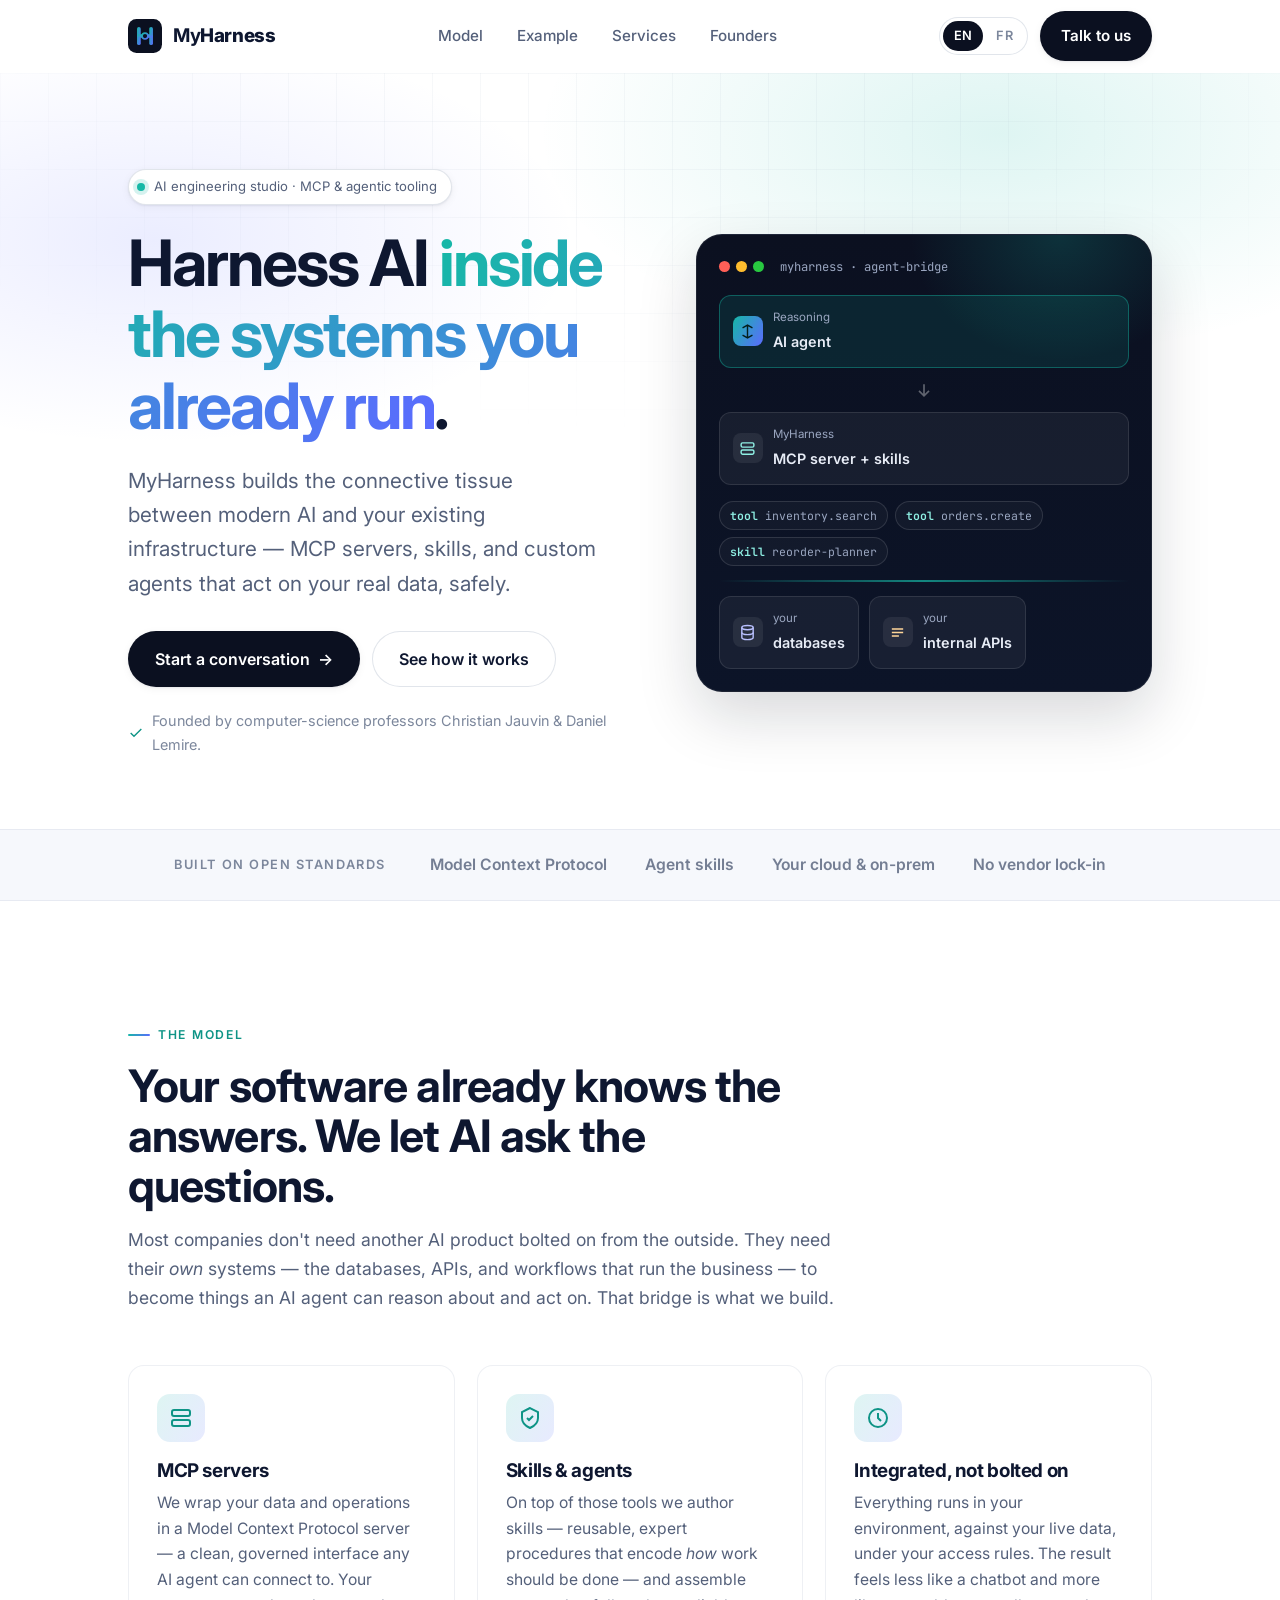
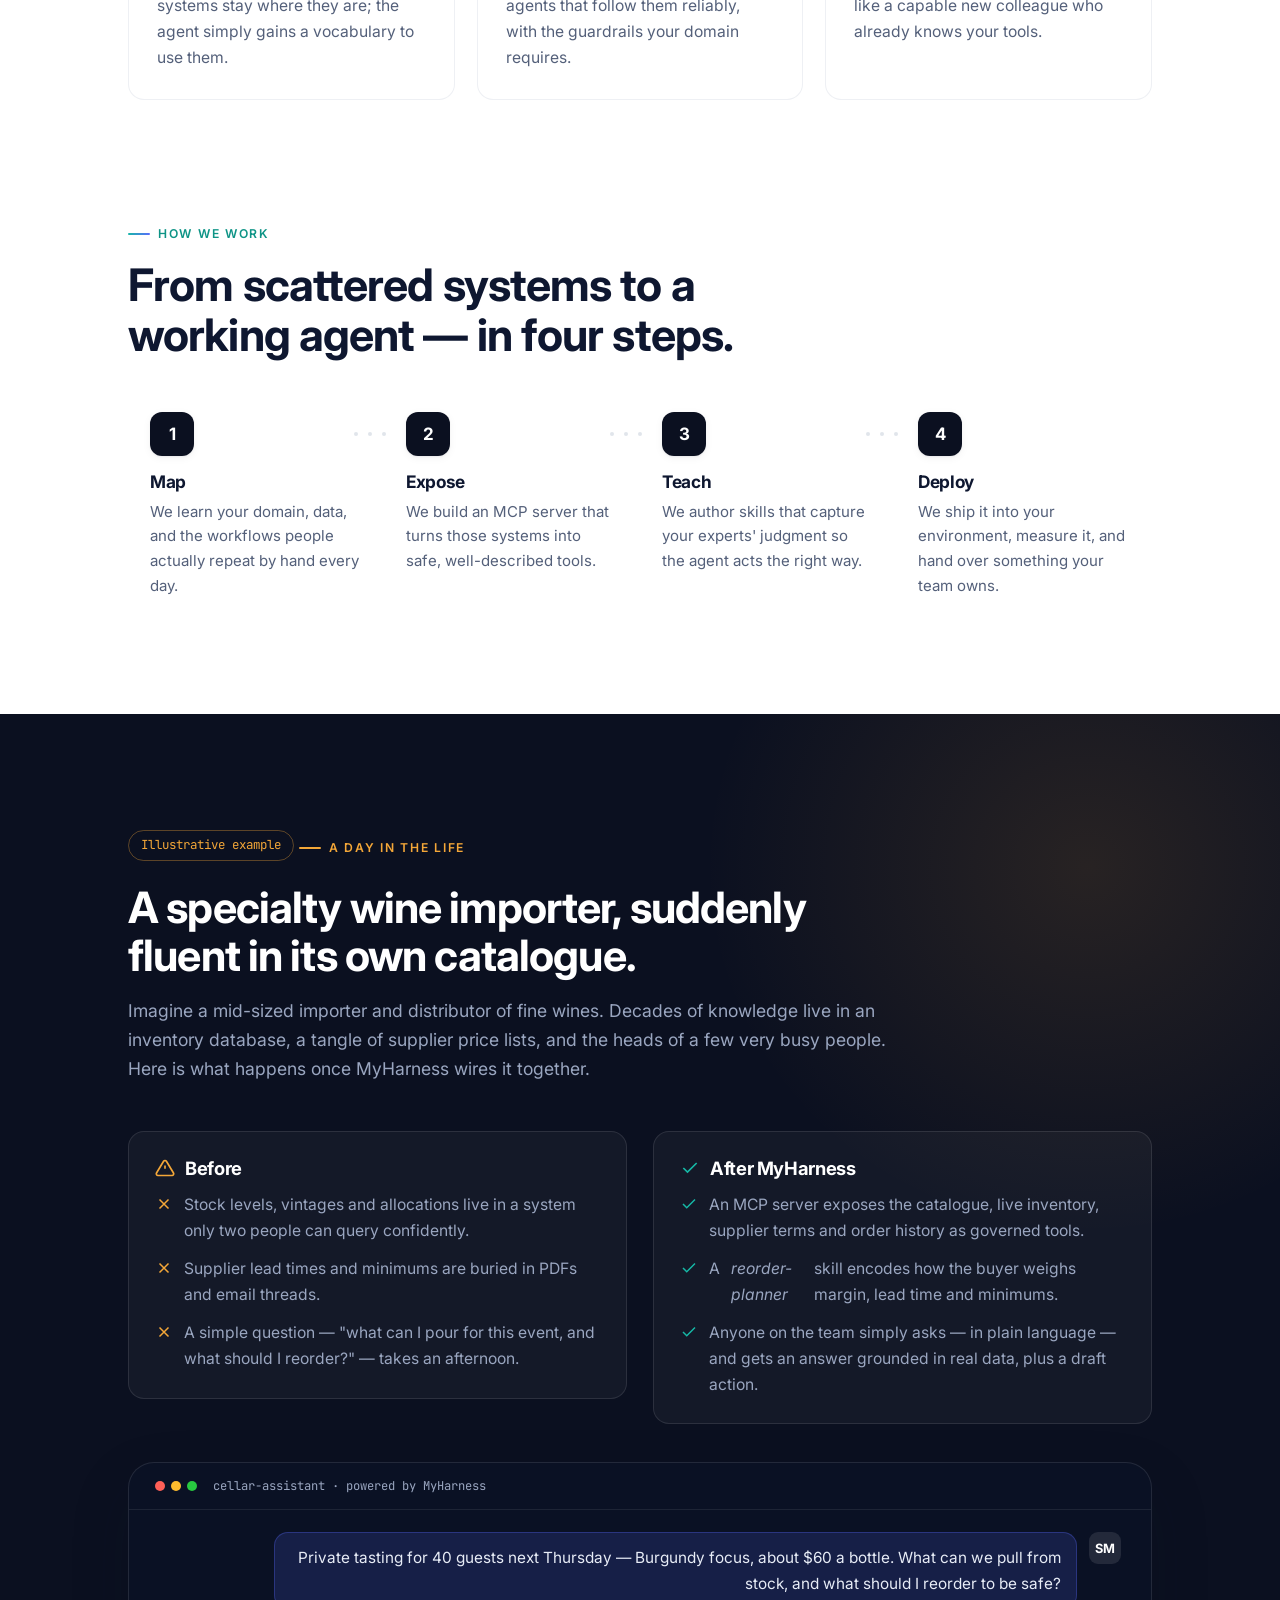
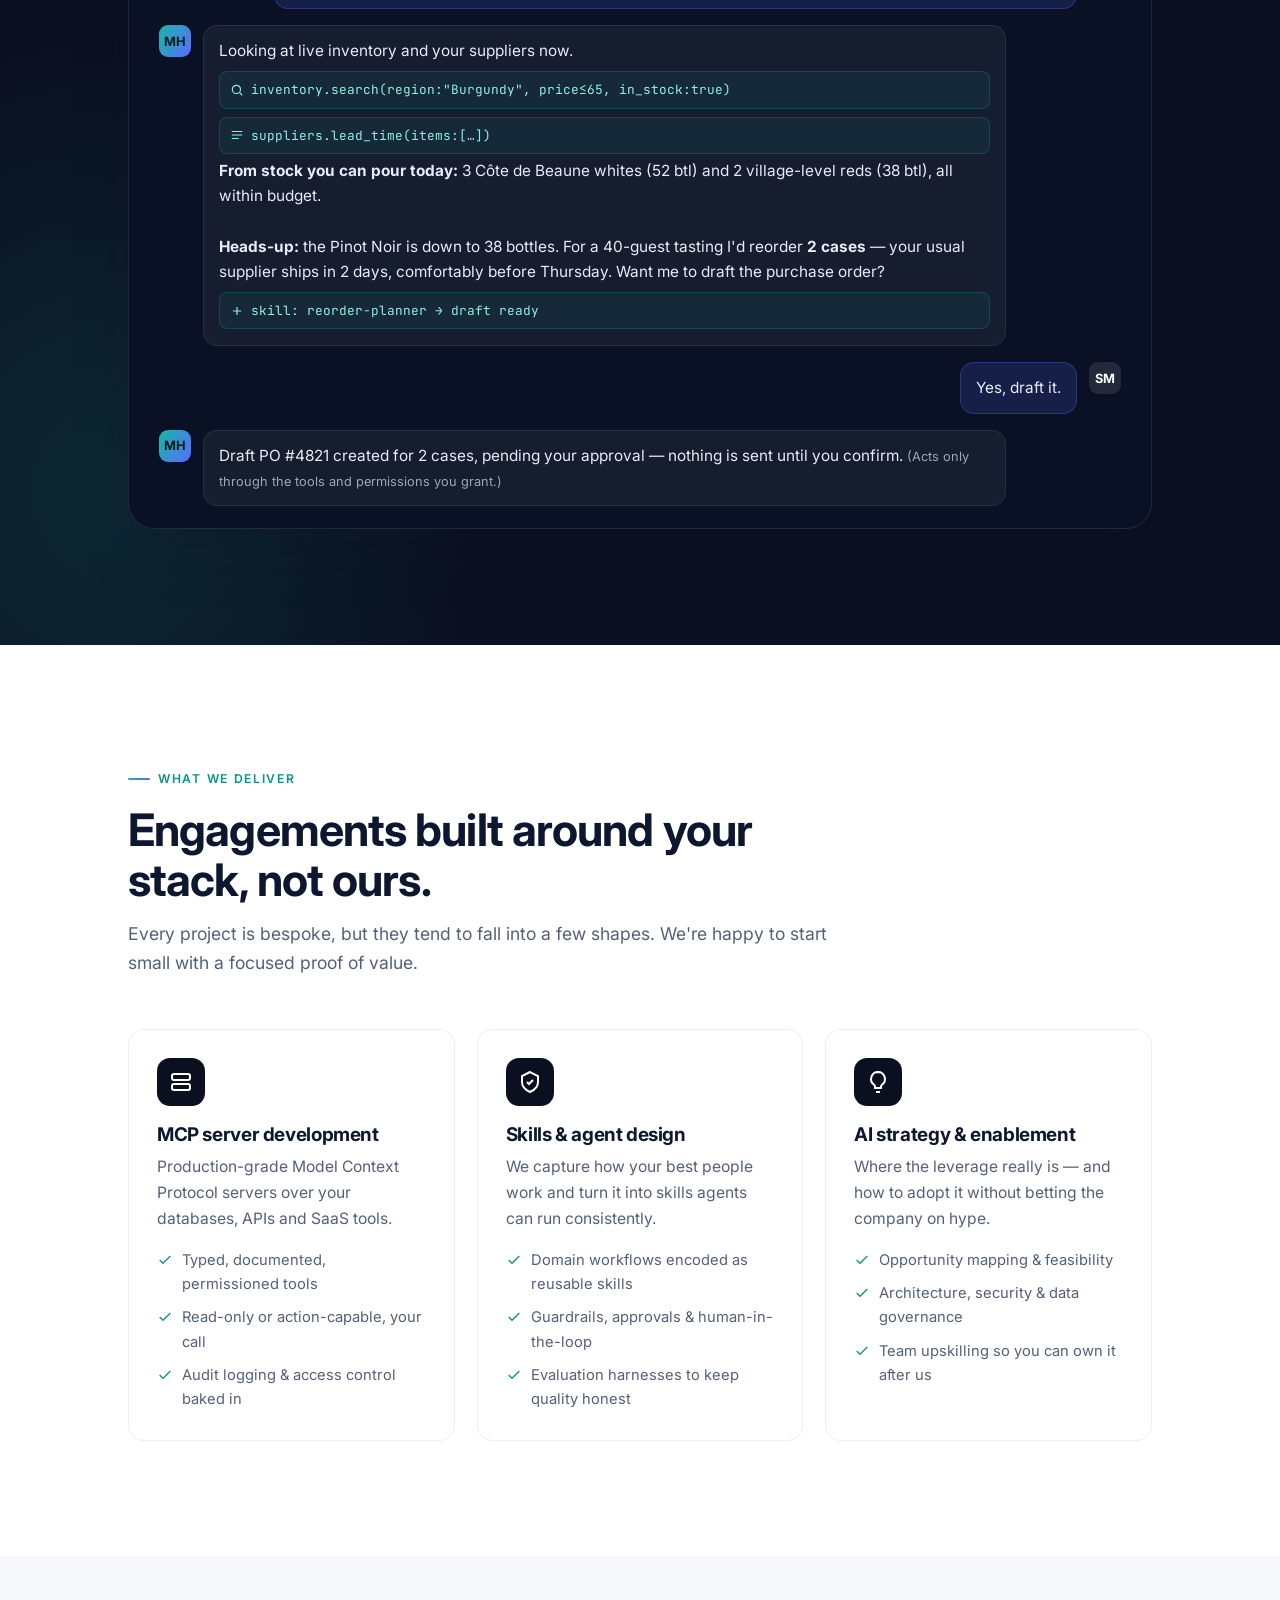
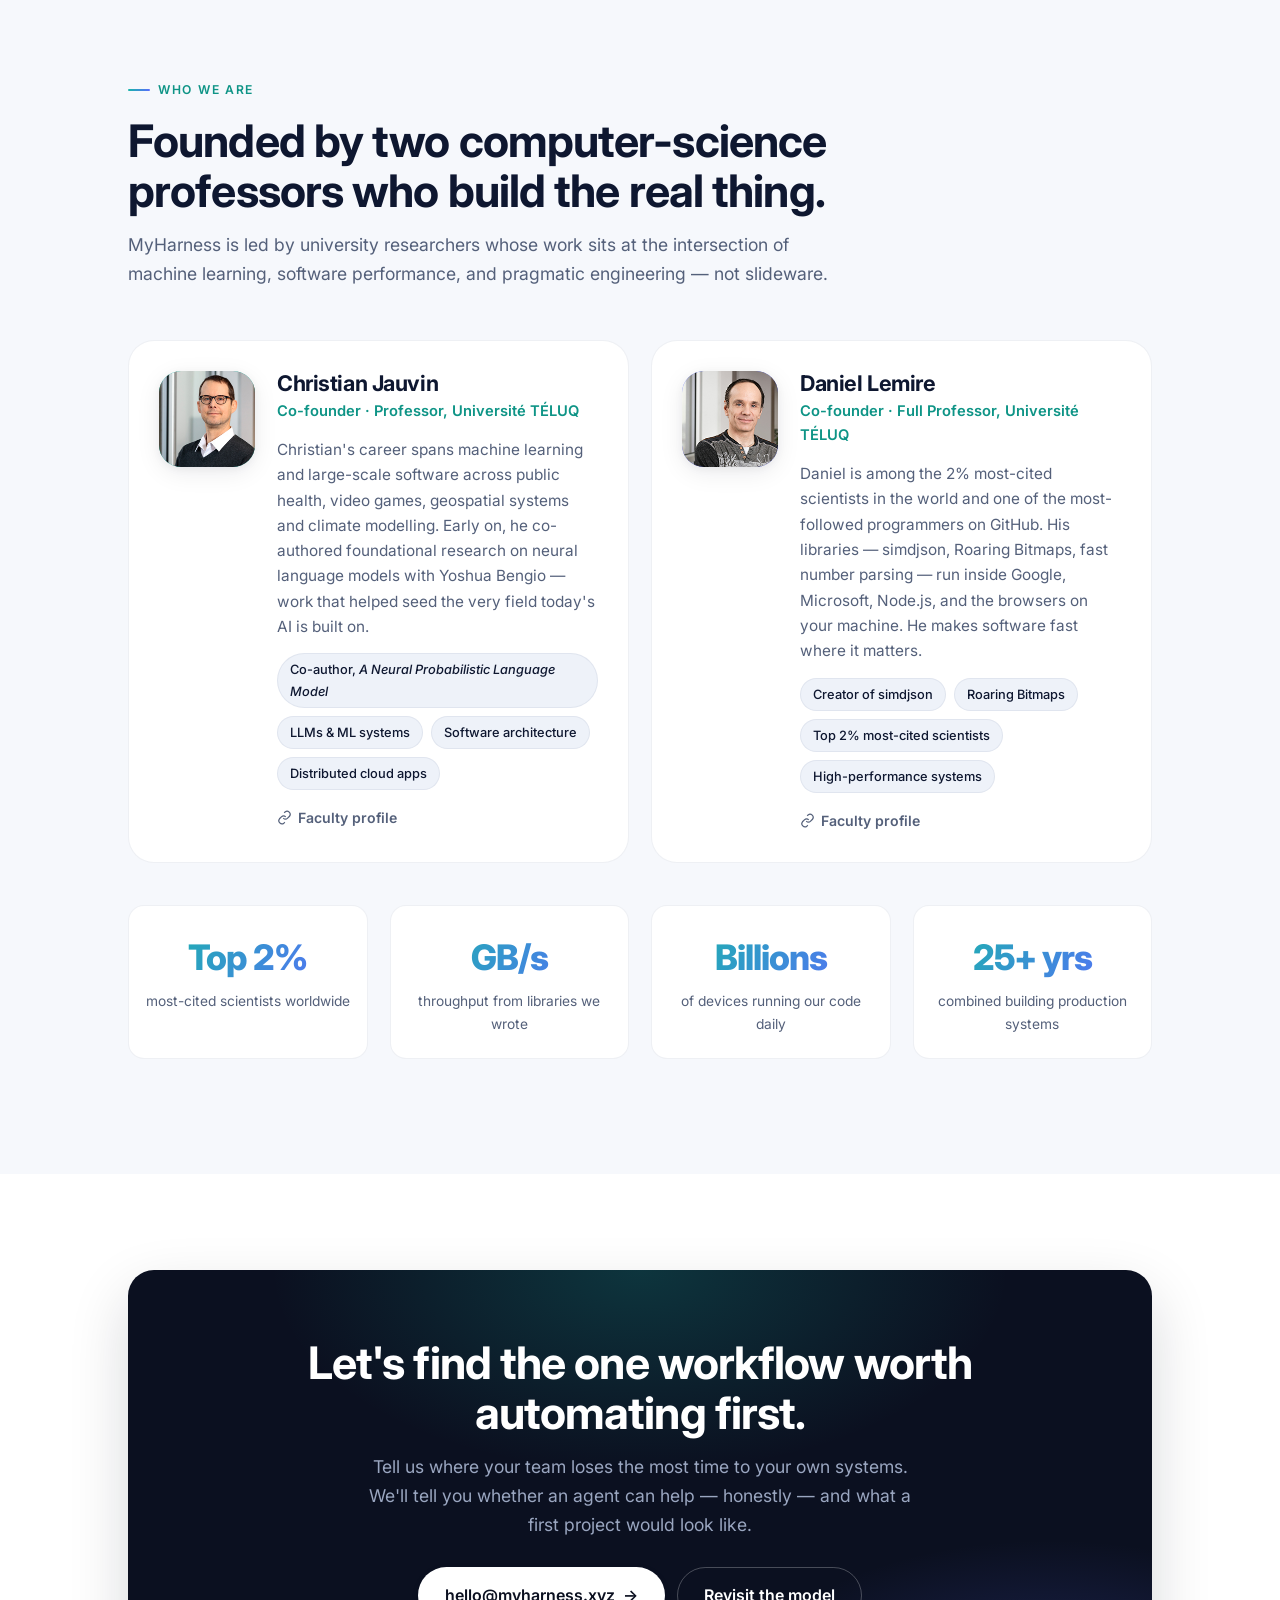
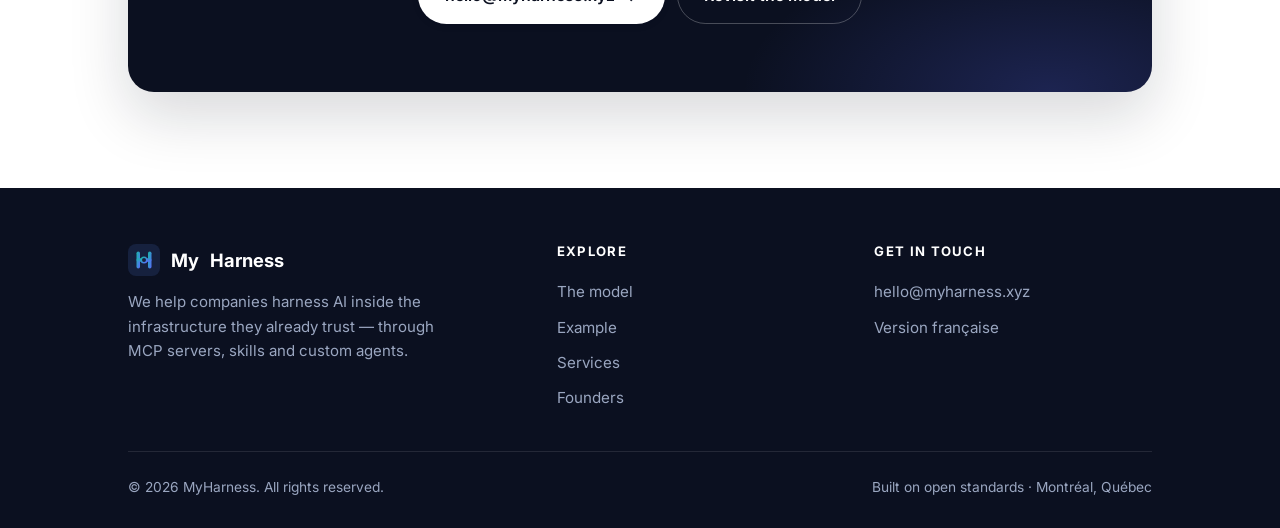
==== commit b5f7e9a9: "Add cofounder photos to the founders section Display official faculty headshots for Christian Jauvin" ====
--- a/index.html
+++ b/index.html
@@ -325,7 +325,10 @@
         <div class="grid grid-2">
           <!-- Christian Jauvin -->
           <article class="founder reveal">
-            <div class="avatar cj" aria-hidden="true">CJ</div>
+            <div class="avatar cj">
+              <img src="assets/img/christian-jauvin.jpg" alt="Christian Jauvin" loading="lazy" onerror="this.remove()" />
+              <span aria-hidden="true">CJ</span>
+            </div>
             <div>
               <h3>Christian Jauvin</h3>
               <div class="role">Co-founder · Professor, Université TÉLUQ</div>
@@ -347,7 +350,10 @@
 
           <!-- Daniel Lemire -->
           <article class="founder reveal">
-            <div class="avatar dl" aria-hidden="true">DL</div>
+            <div class="avatar dl">
+              <img src="assets/img/daniel-lemire.jpg" alt="Daniel Lemire" loading="lazy" onerror="this.remove()" />
+              <span aria-hidden="true">DL</span>
+            </div>
             <div>
               <h3>Daniel Lemire</h3>
               <div class="role">Co-founder · Full Professor, Université TÉLUQ</div>
--- a/assets/css/style.css
+++ b/assets/css/style.css
@@ -353,11 +353,15 @@
 }
 .founder:hover { box-shadow: var(--shadow); transform: translateY(-3px); }
 .avatar {
-  width: 84px; height: 84px; border-radius: 22px; flex: none; display: grid; place-items: center;
+  position: relative; overflow: hidden;
+  width: 96px; height: 96px; border-radius: 22px; flex: none; display: grid; place-items: center;
   font-size: 1.7rem; font-weight: 800; color: #fff; letter-spacing: -.02em; box-shadow: var(--shadow);
 }
 .avatar.cj { background: linear-gradient(135deg, #16b8a6, #0e9486); }
 .avatar.dl { background: linear-gradient(135deg, #5b6bff, #3b48d6); }
+/* Photo covers the initials when present; if the file is missing it removes
+   itself (see onerror in markup) and the gradient + initials show through. */
+.avatar img { position: absolute; inset: 0; width: 100%; height: 100%; object-fit: cover; }
 .founder h3 { font-size: 1.35rem; }
 .founder .role { color: var(--teal-deep); font-weight: 600; font-size: .92rem; margin: 3px 0 14px; }
 .founder p { color: var(--muted); font-size: .96rem; margin-bottom: 14px; }
